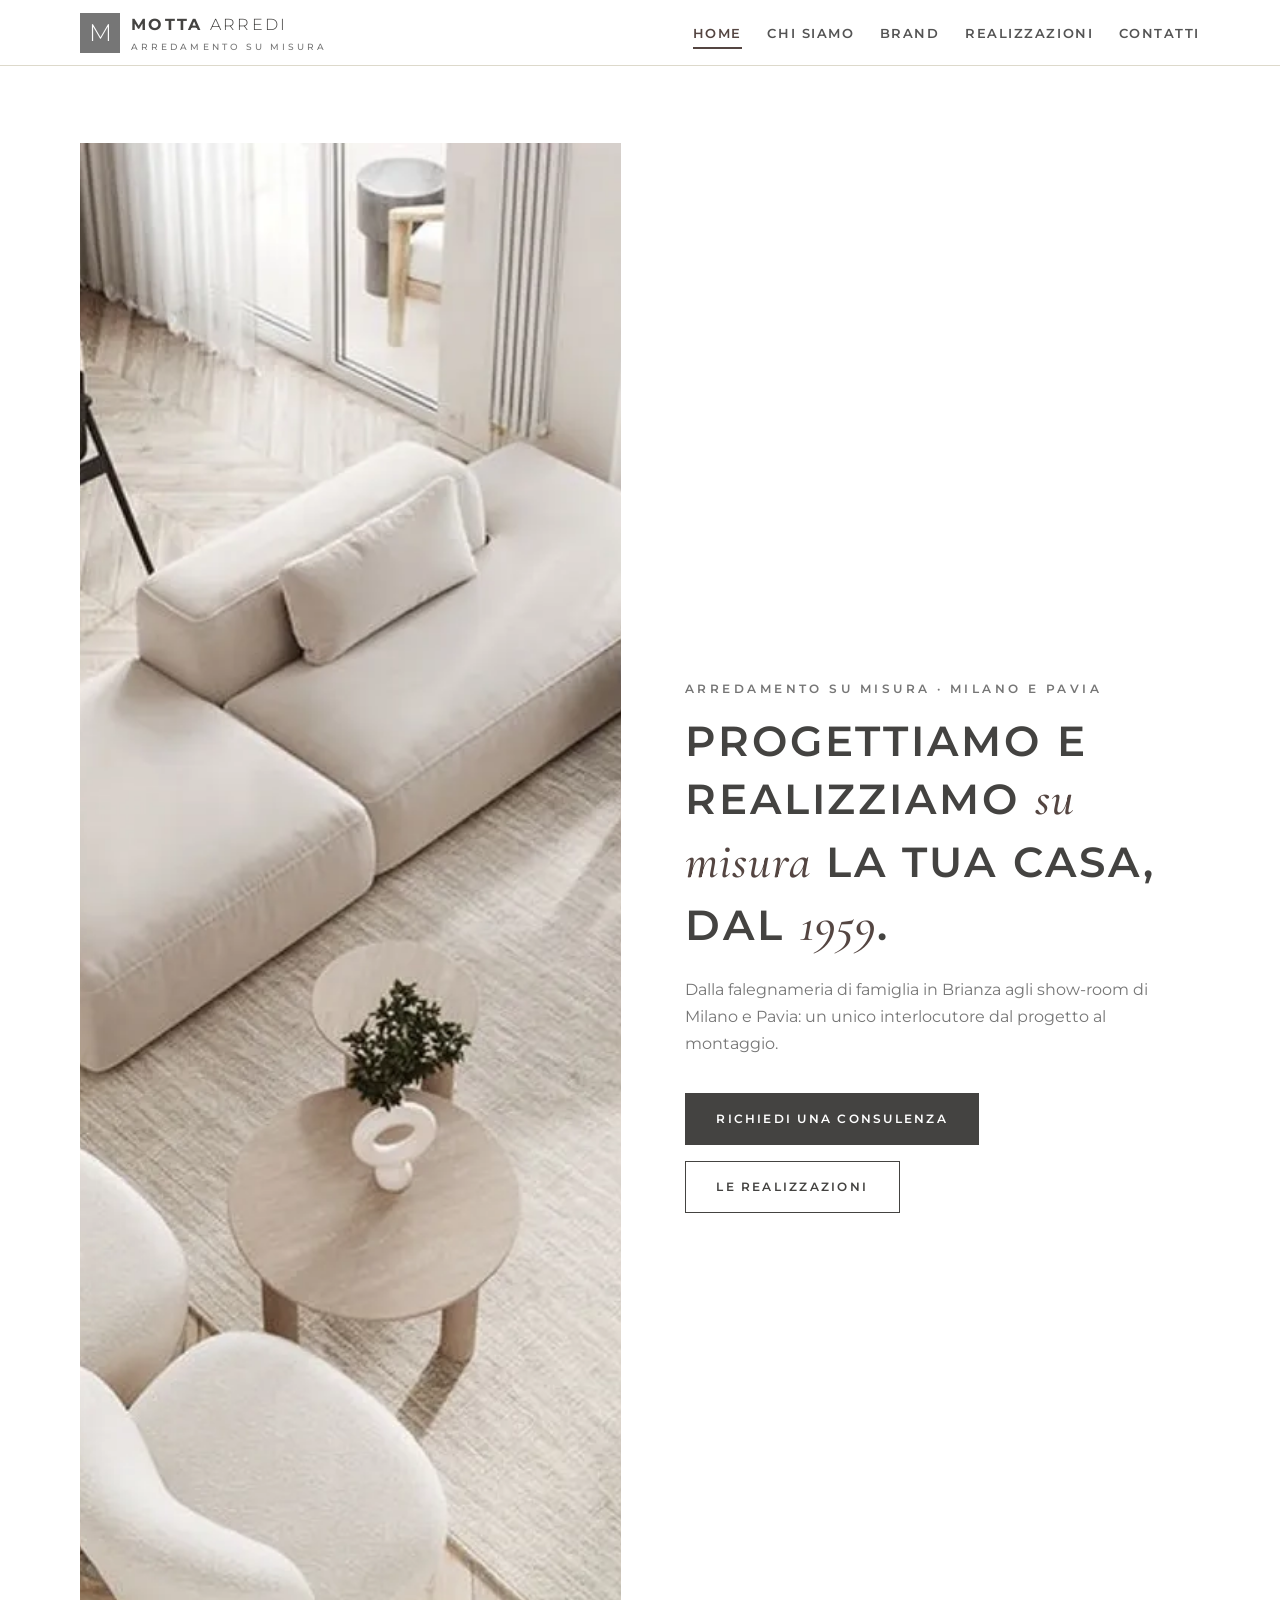
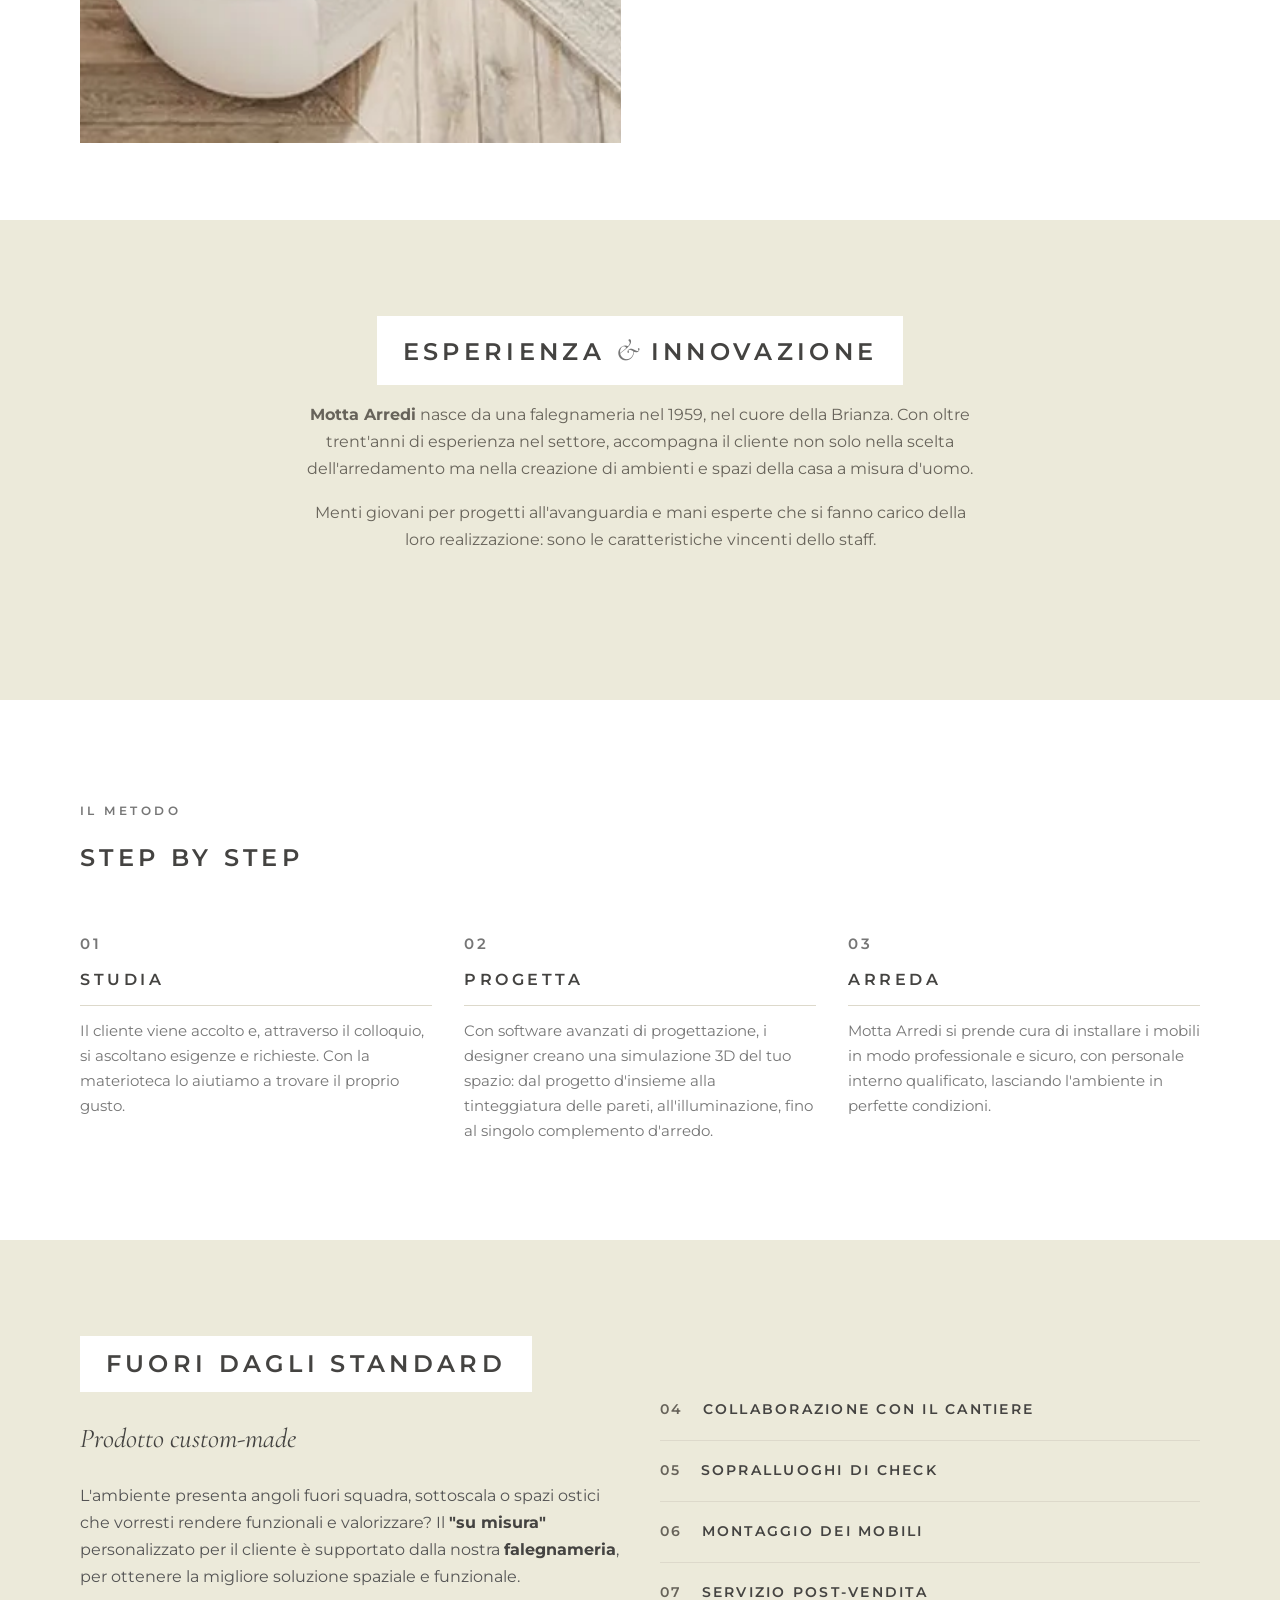
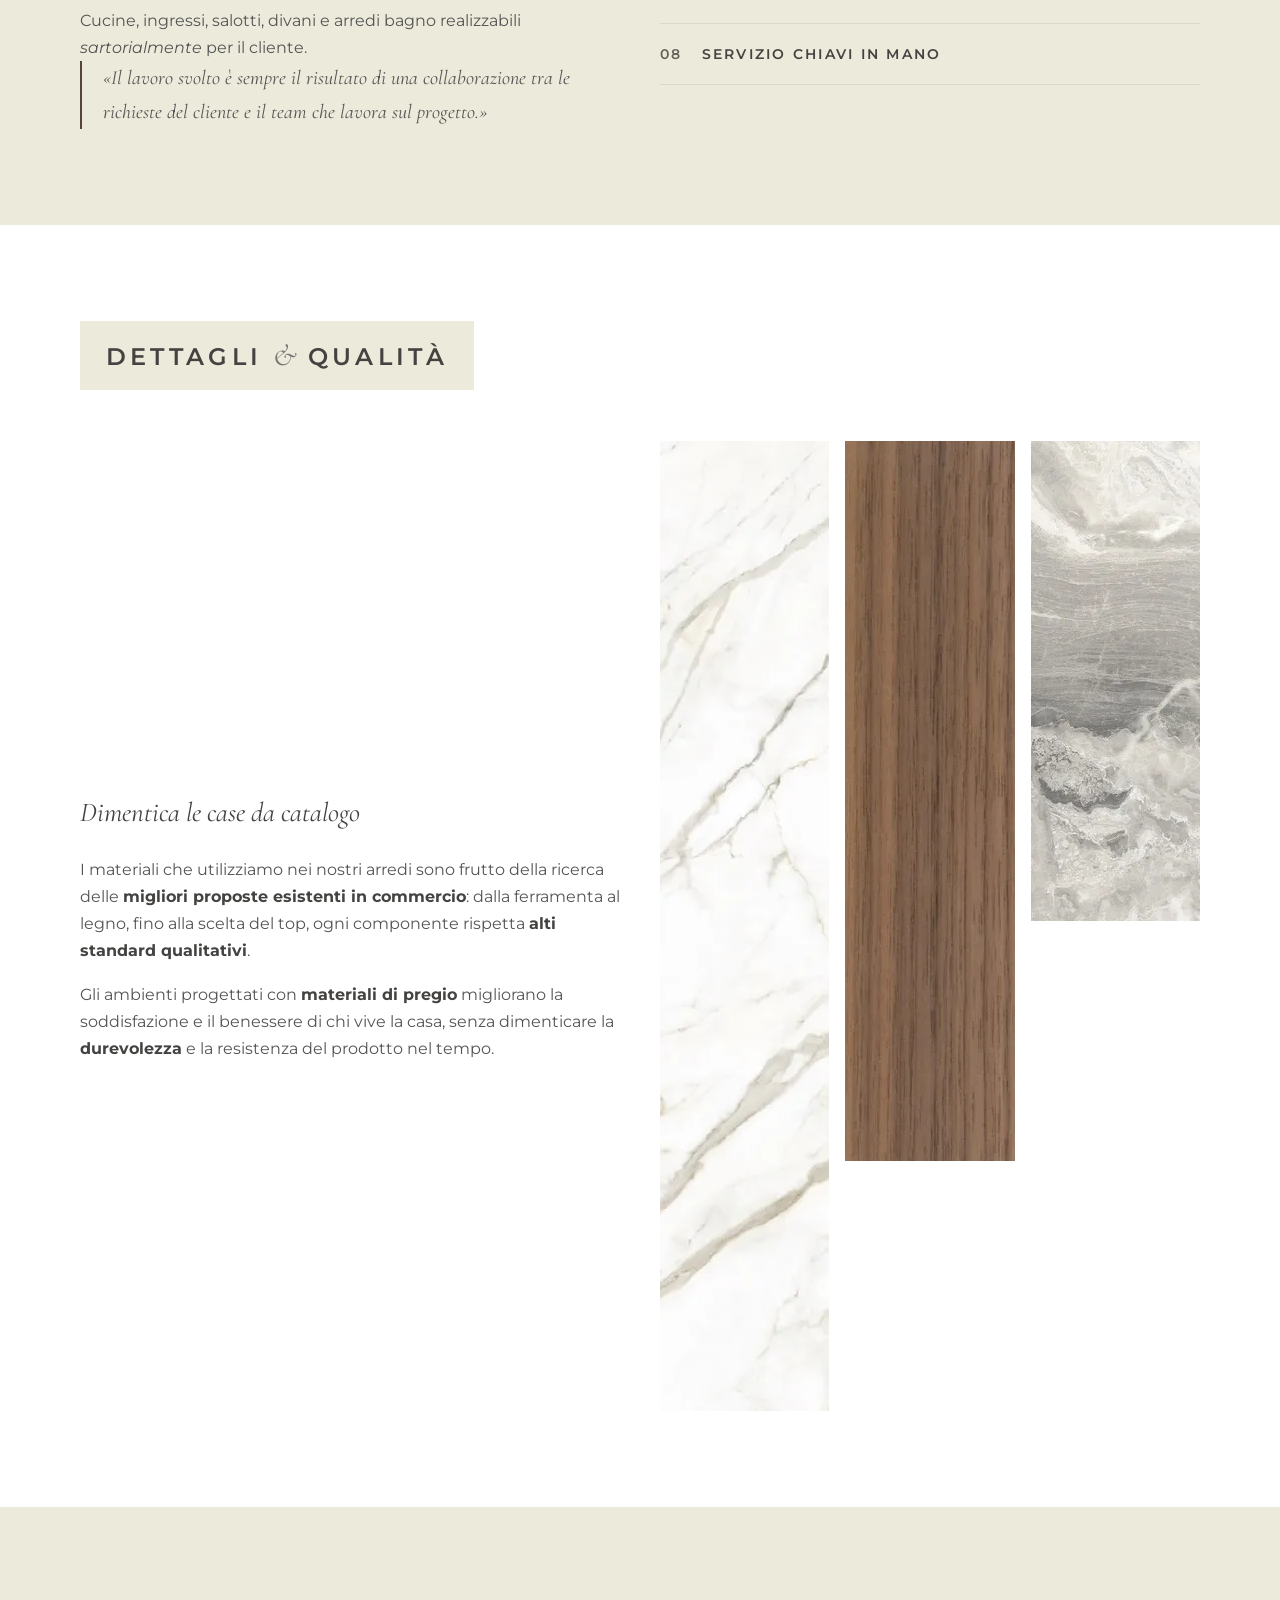
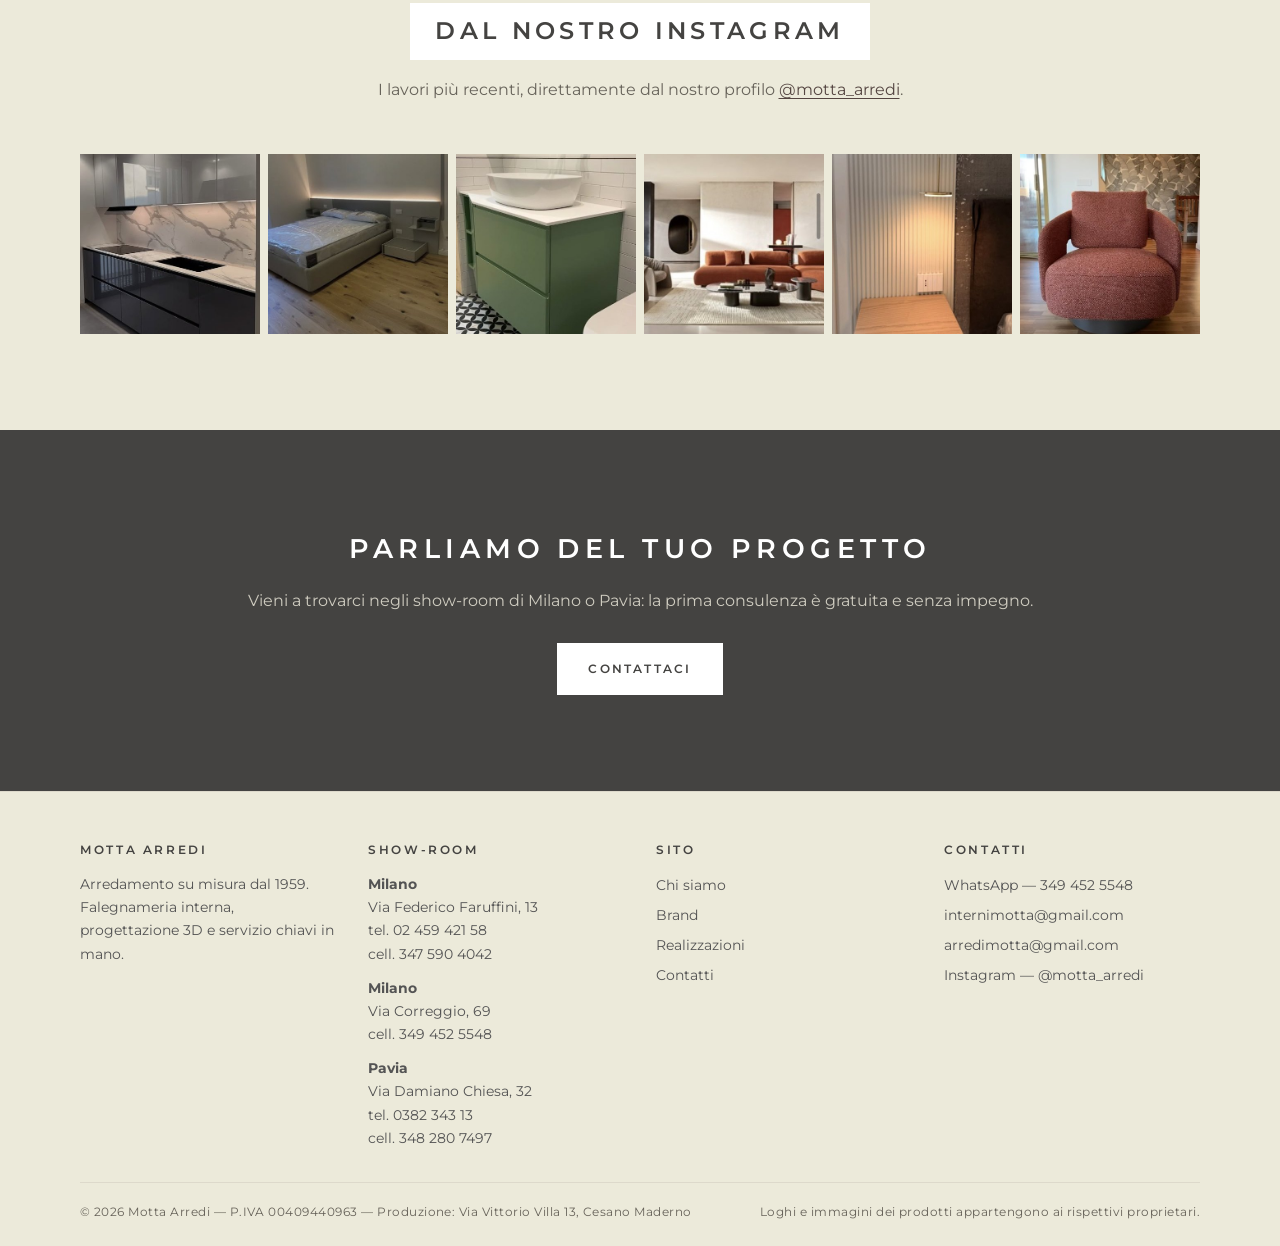
==== index.html @ 45a462d8 "Contrasto WCAG note legali footer Co-Authored-By: Claude Fable 5 <noreply@anthropic.com> Claude-Sess" ====
<!DOCTYPE html>
<html lang="it">
<head>
  <meta charset="utf-8">
  <meta name="viewport" content="width=device-width, initial-scale=1">
  <title>Motta Arredi — Arredamento su misura | Milano e Pavia</title>
  <meta name="description" content="Motta Arredi nasce da una falegnameria nel 1959 nel cuore della Brianza. Arredamento su misura, progettazione 3D e servizio chiavi in mano. Show-room a Milano e Pavia.">
  <link rel="canonical" href="https://www.mottaarredi.it/">
  <meta property="og:type" content="website">
  <meta property="og:title" content="Motta Arredi — Arredamento su misura">
  <meta property="og:description" content="Dal 1959, arredamento su misura con falegnameria interna. Show-room a Milano e Pavia, progettazione 3D e servizio chiavi in mano.">
  <meta property="og:url" content="https://www.mottaarredi.it/">
  <meta property="og:image" content="https://www.mottaarredi.it/img/hero-living.jpg">
  <meta property="og:locale" content="it_IT">
  <link rel="icon" type="image/svg+xml" href="img/favicon.svg">
  <link rel="preconnect" href="https://fonts.googleapis.com">
  <link rel="preconnect" href="https://fonts.gstatic.com" crossorigin>
  <link rel="preload" as="style" href="https://fonts.googleapis.com/css2?family=Montserrat:wght@300;400;500;600;700&family=Cormorant+Garamond:ital,wght@1,400;1,500&display=swap">
  <link href="https://fonts.googleapis.com/css2?family=Montserrat:wght@300;400;500;600;700&family=Cormorant+Garamond:ital,wght@1,400;1,500&display=swap" rel="stylesheet" media="print" onload="this.media='all'">
  <noscript><link href="https://fonts.googleapis.com/css2?family=Montserrat:wght@300;400;500;600;700&family=Cormorant+Garamond:ital,wght@1,400;1,500&display=swap" rel="stylesheet"></noscript>
  <link rel="stylesheet" href="css/style.css?v=734b1a0b">
  <script type="application/ld+json">
  [
    {
      "@context": "https://schema.org",
      "@type": "FurnitureStore",
      "name": "Motta Arredi — Show-room Milano",
      "url": "https://www.mottaarredi.it/",
      "image": "https://www.mottaarredi.it/img/hero-living.jpg",
      "telephone": "+39 02 45942158",
      "email": "internimotta@gmail.com",
      "foundingDate": "1959",
      "address": {
        "@type": "PostalAddress",
        "streetAddress": "Via Federico Faruffini, 13",
        "addressLocality": "Milano",
        "postalCode": "20149",
        "addressRegion": "MI",
        "addressCountry": "IT"
      },
      "sameAs": ["https://www.instagram.com/motta_arredi/"]
    },
    {
      "@context": "https://schema.org",
      "@type": "FurnitureStore",
      "name": "Motta Arredi — Show-room Milano Via Correggio",
      "url": "https://www.mottaarredi.it/",
      "telephone": "+39 349 4525548",
      "address": {
        "@type": "PostalAddress",
        "streetAddress": "Via Correggio, 69",
        "addressLocality": "Milano",
        "addressRegion": "MI",
        "addressCountry": "IT"
      },
      "sameAs": ["https://www.instagram.com/motta_arredi/"]
    },
    {
      "@context": "https://schema.org",
      "@type": "FurnitureStore",
      "name": "Motta Arredi — Show-room Pavia",
      "url": "https://www.mottaarredi.it/",
      "telephone": "+39 0382 34313",
      "email": "arredimotta@gmail.com",
      "address": {
        "@type": "PostalAddress",
        "streetAddress": "Via Damiano Chiesa, 32",
        "addressLocality": "Pavia",
        "addressRegion": "PV",
        "addressCountry": "IT"
      },
      "sameAs": ["https://www.instagram.com/motta_arredi/"]
    }
  ]
  </script>
</head>
<body>

<header class="site-header">
  <div class="container">
    <a class="logo" href="index.html">
      <span class="m-mark" aria-hidden="true">M</span>
      <span><span class="m-name">MOTTA <span class="light">ARREDI</span></span><span class="m-tag">Arredamento su misura</span></span>
    </a>
    <button class="nav-toggle" aria-label="Apri il menu" aria-expanded="false">☰</button>
    <nav class="main-nav" aria-label="Navigazione principale">
      <ul>
        <li><a href="index.html" aria-current="page">Home</a></li>
        <li><a href="chi-siamo.html">Chi siamo</a></li>
        <li><a href="brand.html">Brand</a></li>
        <li><a href="realizzazioni.html">Realizzazioni</a></li>
        <li><a href="contatti.html">Contatti</a></li>
      </ul>
    </nav>
  </div>
</header>

<main>

  <section class="hero">
    <div class="container">
      <div class="hero-photo">
        <picture>
          <source type="image/webp" srcset="img/hero-living-480.webp 480w, img/hero-living-800.webp 800w, img/hero-living-1200.webp 1200w" sizes="(max-width: 900px) 92vw, 48vw">
          <img src="img/hero-living.jpg" alt="Soggiorno arredato su misura in toni chiari" width="1200" height="1600" fetchpriority="high">
        </picture>
      </div>
      <div class="hero-brand">
        <span class="eyebrow">Arredamento su misura · Milano e Pavia</span>
        <h1 class="hero-title">Progettiamo e realizziamo <em>su misura</em> la tua casa, dal <em>1959</em>.</h1>
        <p class="hero-sub">Dalla falegnameria di famiglia in Brianza agli show-room di Milano e Pavia: un unico interlocutore dal progetto al montaggio.</p>
        <div class="btn-row">
          <a class="btn btn-primary" href="contatti.html">Richiedi una consulenza</a>
          <a class="btn btn-outline" href="realizzazioni.html">Le realizzazioni</a>
        </div>
      </div>
    </div>
  </section>

  <section class="section alt">
    <div class="container">
      <div class="section-head center">
        <h2 class="band-title title-caps">Esperienza <span class="amp">&amp;</span> Innovazione</h2>
        <p><strong>Motta Arredi</strong> nasce da una falegnameria nel 1959, nel cuore della Brianza. Con oltre trent'anni di esperienza nel settore, accompagna il cliente non solo nella scelta dell'arredamento ma nella creazione di ambienti e spazi della casa a misura d'uomo.</p>
        <p>Menti giovani per progetti all'avanguardia e mani esperte che si fanno carico della loro realizzazione: sono le caratteristiche vincenti dello staff.</p>
      </div>
    </div>
  </section>

  <section class="section">
    <div class="container">
      <div class="section-head">
        <span class="eyebrow">Il metodo</span>
        <h2 class="title-caps">Step by step</h2>
      </div>
      <div class="steps">
        <div class="step">
          <span class="num">01</span>
          <h3>Studia</h3>
          <p>Il cliente viene accolto e, attraverso il colloquio, si ascoltano esigenze e richieste. Con la materioteca lo aiutiamo a trovare il proprio gusto.</p>
        </div>
        <div class="step">
          <span class="num">02</span>
          <h3>Progetta</h3>
          <p>Con software avanzati di progettazione, i designer creano una simulazione 3D del tuo spazio: dal progetto d'insieme alla tinteggiatura delle pareti, all'illuminazione, fino al singolo complemento d'arredo.</p>
        </div>
        <div class="step">
          <span class="num">03</span>
          <h3>Arreda</h3>
          <p>Motta Arredi si prende cura di installare i mobili in modo professionale e sicuro, con personale interno qualificato, lasciando l'ambiente in perfette condizioni.</p>
        </div>
      </div>
    </div>
  </section>

  <section class="section alt">
    <div class="container grid-2">
      <div class="prose">
        <h2 class="band-title title-caps mb-m">Fuori dagli standard</h2>
        <p class="serif-lead">Prodotto custom-made</p>
        <p>L'ambiente presenta angoli fuori squadra, sottoscala o spazi ostici che vorresti rendere funzionali e valorizzare? Il <strong>"su misura"</strong> personalizzato per il cliente è supportato dalla nostra <strong>falegnameria</strong>, per ottenere la migliore soluzione spaziale e funzionale.</p>
        <p>Cucine, ingressi, salotti, divani e arredi bagno realizzabili <em>sartorialmente</em> per il cliente.</p>
        <blockquote>«Il lavoro svolto è sempre il risultato di una collaborazione tra le richieste del cliente e il team che lavora sul progetto.»</blockquote>
      </div>
      <div>
        <ul class="svc-list" aria-label="Servizio chiavi in mano">
          <li><span class="num">04</span><span class="label">Collaborazione con il cantiere</span></li>
          <li><span class="num">05</span><span class="label">Sopralluoghi di check</span></li>
          <li><span class="num">06</span><span class="label">Montaggio dei mobili</span></li>
          <li><span class="num">07</span><span class="label">Servizio post-vendita</span></li>
          <li><span class="num">08</span><span class="label">Servizio chiavi in mano</span></li>
        </ul>
      </div>
    </div>
  </section>

  <section class="section">
    <div class="container">
      <div class="section-head">
        <h2 class="band-title title-caps">Dettagli <span class="amp">&amp;</span> Qualità</h2>
      </div>
      <div class="grid-2">
        <div class="prose">
          <p class="serif-lead">Dimentica le case da catalogo</p>
          <p>I materiali che utilizziamo nei nostri arredi sono frutto della ricerca delle <strong>migliori proposte esistenti in commercio</strong>: dalla ferramenta al legno, fino alla scelta del top, ogni componente rispetta <strong>alti standard qualitativi</strong>.</p>
          <p>Gli ambienti progettati con <strong>materiali di pregio</strong> migliorano la soddisfazione e il benessere di chi vive la casa, senza dimenticare la <strong>durevolezza</strong> e la resistenza del prodotto nel tempo.</p>
        </div>
        <div class="materials">
          <img src="img/mat-marmo-480.webp" alt="Marmo calacatta" width="480" height="970" loading="lazy">
          <img src="img/mat-legno-480.webp" alt="Essenza di noce" width="480" height="720" loading="lazy">
          <img src="img/mat-pietra-480.webp" alt="Pietra naturale grigia" width="480" height="480" loading="lazy">
        </div>
      </div>
    </div>
  </section>

  <section class="section alt">
    <div class="container">
      <div class="section-head center">
        <h2 class="band-title title-caps">Dal nostro Instagram</h2>
        <p>I lavori più recenti, direttamente dal nostro profilo <a href="https://www.instagram.com/motta_arredi/" target="_blank" rel="noopener">@motta_arredi</a>.</p>
      </div>
      <div class="ig-strip">
        <a href="https://www.instagram.com/motta_arredi/" target="_blank" rel="noopener"><img src="img/ig-cucina-marmo.jpg" alt="Cucina con marmo calacatta" loading="lazy"></a>
        <a href="https://www.instagram.com/motta_arredi/" target="_blank" rel="noopener"><img src="img/ig-camera.jpg" alt="Camera con boiserie" loading="lazy"></a>
        <a href="https://www.instagram.com/motta_arredi/" target="_blank" rel="noopener"><img src="img/ig-bagno-verde.jpg" alt="Mobile bagno verde salvia" loading="lazy"></a>
        <a href="https://www.instagram.com/motta_arredi/" target="_blank" rel="noopener"><img src="img/ig-living.jpg" alt="Living con divano terracotta" loading="lazy"></a>
        <a href="https://www.instagram.com/motta_arredi/" target="_blank" rel="noopener"><img src="img/ig-boiserie.jpg" alt="Boiserie laccata RAL" loading="lazy"></a>
        <a href="https://www.instagram.com/motta_arredi/" target="_blank" rel="noopener"><img src="img/ig-poltrona.jpg" alt="Poltrona terracotta" loading="lazy"></a>
      </div>
    </div>
  </section>

  <section class="section cta-band">
    <div class="container">
      <h2>Parliamo del tuo progetto</h2>
      <p>Vieni a trovarci negli show-room di Milano o Pavia: la prima consulenza è gratuita e senza impegno.</p>
      <a class="btn btn-light" href="contatti.html">Contattaci</a>
    </div>
  </section>

</main>

<footer class="site-footer">
  <div class="container">
    <div class="cols">
      <div>
        <h3>Motta Arredi</h3>
        <p>Arredamento su misura dal 1959.<br>Falegnameria interna, progettazione 3D e servizio chiavi in mano.</p>
      </div>
      <div>
        <h3>Show-room</h3>
        <p><strong>Milano</strong><br>Via Federico Faruffini, 13<br>tel. <a href="tel:+390245942158">02 459 421 58</a><br>cell. <a href="tel:+393475904042">347 590 4042</a></p>
        <p class="mt-s"><strong>Milano</strong><br>Via Correggio, 69<br>cell. <a href="tel:+393494525548">349 452 5548</a></p>
        <p class="mt-s"><strong>Pavia</strong><br>Via Damiano Chiesa, 32<br>tel. <a href="tel:+39038234313">0382 343 13</a><br>cell. <a href="tel:+393482807497">348 280 7497</a></p>
      </div>
      <div>
        <h3>Sito</h3>
        <ul>
          <li><a href="chi-siamo.html">Chi siamo</a></li>
          <li><a href="brand.html">Brand</a></li>
          <li><a href="realizzazioni.html">Realizzazioni</a></li>
          <li><a href="contatti.html">Contatti</a></li>
        </ul>
      </div>
      <div>
        <h3>Contatti</h3>
        <ul>
          <li><a href="https://wa.me/393494525548" target="_blank" rel="noopener">WhatsApp — 349 452 5548</a></li>
          <li><a href="mailto:internimotta@gmail.com">internimotta@gmail.com</a></li>
          <li><a href="mailto:arredimotta@gmail.com">arredimotta@gmail.com</a></li>
          <li><a href="https://www.instagram.com/motta_arredi/" target="_blank" rel="noopener">Instagram — @motta_arredi</a></li>
        </ul>
      </div>
    </div>
    <div class="legal">
      <span>© 2026 Motta Arredi — P.IVA 00409440963 — Produzione: Via Vittorio Villa 13, Cesano Maderno</span>
      <span>Loghi e immagini dei prodotti appartengono ai rispettivi proprietari.</span>
    </div>
  </div>
</footer>

<script src="js/main.js"></script>
</body>
</html>
---- css/style.css ----
/* ==========================================================================
   Motta Arredi — stile principale
   Brand ripreso dal profilo aziendale Canva: bianco + crema #eceada,
   grigi #545454/#767676, accento marrone #544541, titoli maiuscoli spaziati.
   ========================================================================== */

:root {
  --cream: #eceada;
  --paper: #ffffff;
  --line: #ddd9cb;
  --ink: #545454;
  --charcoal: #444341;
  --muted: #767676;
  --muted-dark: #67635a; /* contrasto >= 4.5:1 sul crema, per testi secondari su sfondo .alt */
  --accent: #544541;
  --radius: 0;
  --shadow: 0 10px 30px rgba(68, 67, 65, 0.08);
  --font-sans: "Montserrat", -apple-system, "Segoe UI", Helvetica, Arial, sans-serif;
  --font-serif: "Cormorant Garamond", Georgia, "Times New Roman", serif;
}

* { margin: 0; padding: 0; box-sizing: border-box; }

html { scroll-behavior: smooth; }

body {
  font-family: var(--font-sans);
  color: var(--ink);
  background: var(--paper);
  line-height: 1.7;
  font-size: 1rem;
  -webkit-font-smoothing: antialiased;
}

img, svg { max-width: 100%; display: block; }

a { color: var(--accent); text-decoration: none; }
a:hover { color: var(--charcoal); }

.container {
  width: min(1120px, 92%);
  margin-inline: auto;
}

/* ------------------------------------------------ Titoli in stile brand */

h1, h2, h3 { font-weight: 600; color: var(--charcoal); }

.title-caps {
  text-transform: uppercase;
  letter-spacing: 0.18em;
  font-weight: 600;
}

.amp {
  font-family: var(--font-serif);
  font-style: italic;
  font-weight: 400;
  color: var(--muted);
  font-size: 1.3em;
  text-transform: none;
  letter-spacing: 0;
}

.eyebrow {
  display: inline-block;
  font-size: 0.72rem;
  font-weight: 600;
  letter-spacing: 0.3em;
  text-transform: uppercase;
  color: var(--muted);
  margin-bottom: 1rem;
}

/* ------------------------------------------------ Header / navigazione */

.site-header {
  position: sticky;
  top: 0;
  z-index: 50;
  background: rgba(255, 255, 255, 0.95);
  backdrop-filter: blur(8px);
  border-bottom: 1px solid var(--line);
}

.site-header .container {
  display: flex;
  align-items: center;
  justify-content: space-between;
  gap: 1rem;
  padding-block: 0.7rem;
}

.logo { display: flex; align-items: center; gap: 0.7rem; }

.logo .m-mark {
  width: 40px;
  height: 40px;
  background: var(--muted);
  color: #fff;
  display: grid;
  place-content: center;
  font-weight: 300;
  font-size: 1.5rem;
  line-height: 1;
}

.logo .m-name {
  color: var(--charcoal);
  font-size: 1.02rem;
  font-weight: 700;
  letter-spacing: 0.14em;
}

.logo .m-name .light { font-weight: 300; }

.logo .m-tag {
  display: block;
  font-size: 0.56rem;
  font-weight: 500;
  letter-spacing: 0.34em;
  color: var(--muted);
  text-transform: uppercase;
}

.main-nav ul {
  display: flex;
  gap: 1.6rem;
  list-style: none;
}

.main-nav a {
  color: var(--ink);
  font-size: 0.8rem;
  font-weight: 600;
  letter-spacing: 0.12em;
  text-transform: uppercase;
  padding-block: 0.4rem;
  border-bottom: 2px solid transparent;
}

.main-nav a:hover,
.main-nav a[aria-current="page"] {
  color: var(--accent);
  border-bottom-color: var(--accent);
}

.nav-toggle {
  display: none;
  background: none;
  border: 1px solid var(--line);
  padding: 0.45rem 0.6rem;
  cursor: pointer;
  color: var(--charcoal);
  font-size: 1rem;
}

/* ------------------------------------------------ Hero */

.hero { background: var(--paper); }

.hero .container {
  display: grid;
  grid-template-columns: 1.05fr 1fr;
  gap: clamp(2rem, 5vw, 4rem);
  align-items: center;
  padding-block: clamp(2.5rem, 6vw, 5rem);
}

.hero-photo img {
  width: 100%;
  aspect-ratio: 4 / 5;
  object-fit: cover;
}

.hero-brand { text-align: left; }

.hero-title {
  font-size: clamp(1.7rem, 3.4vw, 2.6rem);
  font-weight: 600;
  text-transform: uppercase;
  letter-spacing: 0.07em;
  color: var(--charcoal);
  line-height: 1.28;
  margin-bottom: 1.2rem;
}

.hero-title em {
  font-family: var(--font-serif);
  font-style: italic;
  font-weight: 500;
  color: var(--accent);
  text-transform: lowercase;
  letter-spacing: 0.02em;
  font-size: 1.18em;
}

.hero-sub {
  color: var(--muted);
  font-size: 1rem;
  margin-bottom: 2.2rem;
  max-width: 44ch;
}

/* ------------------------------------------------ Bottoni */

.btn {
  display: inline-block;
  padding: 0.9rem 1.9rem;
  font-weight: 600;
  font-size: 0.78rem;
  letter-spacing: 0.18em;
  text-transform: uppercase;
  border: 1px solid transparent;
  cursor: pointer;
  transition: background 0.2s ease, color 0.2s ease, border-color 0.2s ease;
}

.btn-primary { background: var(--charcoal); color: #fff; }
.btn-primary:hover { background: var(--accent); color: #fff; }

.btn-outline { border-color: var(--charcoal); color: var(--charcoal); background: transparent; }
.btn-outline:hover { border-color: var(--accent); color: var(--accent); }

.btn-light { background: #fff; color: var(--charcoal); }
.btn-light:hover { background: var(--cream); color: var(--charcoal); }

.btn-row { display: flex; gap: 1rem; flex-wrap: wrap; }

.cta-band .btn-row, .center .btn-row { justify-content: center; }

/* ------------------------------------------------ Sezioni */

.section { padding-block: clamp(3.5rem, 8vw, 6rem); }
.section.alt { background: var(--cream); }

.band-title {
  background: var(--cream);
  display: inline-block;
  padding: 0.5rem 1.6rem;
  font-size: clamp(1.05rem, 2.4vw, 1.5rem);
}

.section.alt .band-title { background: var(--paper); }

.section-head { max-width: 680px; margin-bottom: clamp(2rem, 5vw, 3.2rem); }
.section-head p { color: var(--muted); margin-top: 1rem; }
.section-head.center { margin-inline: auto; text-align: center; }

.section.alt .section-head p,
.section.alt .step p,
.section.alt .sede .tag { color: var(--muted-dark); }

.section-head p a, .prose p a {
  text-decoration: underline;
  text-underline-offset: 3px;
}

/* ------------------------------------------------ Griglie */

.grid-3 {
  display: grid;
  grid-template-columns: repeat(3, 1fr);
  gap: 1.6rem;
}

.grid-2 {
  display: grid;
  grid-template-columns: repeat(2, 1fr);
  gap: 2.5rem;
  align-items: center;
}

.card {
  background: var(--paper);
  border: 1px solid var(--line);
  overflow: hidden;
}

.card .card-body { padding: 1.4rem 1.5rem 1.6rem; }

.card h3 {
  font-size: 0.9rem;
  text-transform: uppercase;
  letter-spacing: 0.14em;
  margin-bottom: 0.6rem;
}

.card p { font-size: 0.92rem; color: var(--muted); }

.card .thumb { aspect-ratio: 4 / 3; background: var(--cream); }
.card .thumb img { width: 100%; height: 100%; object-fit: cover; }

/* ------------------------------------------------ Step by step */

.steps {
  display: grid;
  grid-template-columns: repeat(3, 1fr);
  gap: 2rem;
}

.step .num {
  font-size: 0.95rem;
  font-weight: 600;
  letter-spacing: 0.2em;
  color: var(--muted);
}

.step h3 {
  font-size: 1rem;
  text-transform: uppercase;
  letter-spacing: 0.22em;
  margin: 0.6rem 0 0.8rem;
  padding-bottom: 0.7rem;
  border-bottom: 1px solid var(--line);
}

.step p { font-size: 0.92rem; color: var(--muted); }

/* Elenco servizi numerati (04-07) */

.svc-list { list-style: none; display: grid; gap: 0; }

.svc-list li {
  display: flex;
  align-items: baseline;
  gap: 1.2rem;
  padding: 1.1rem 0;
  border-bottom: 1px solid var(--line);
}

.svc-list .num { font-weight: 600; letter-spacing: 0.15em; color: var(--muted-dark); font-size: 0.9rem; }

.svc-list .label {
  text-transform: uppercase;
  letter-spacing: 0.16em;
  font-weight: 600;
  font-size: 0.88rem;
  color: var(--charcoal);
}

blockquote {
  font-family: var(--font-serif);
  font-style: italic;
  font-size: 1.25rem;
  color: var(--ink);
  border-left: 2px solid var(--accent);
  padding-left: 1.3rem;
}

/* ------------------------------------------------ Brand grid */

.brand-grid {
  display: grid;
  grid-template-columns: repeat(4, minmax(0, 1fr));
  gap: 1.2rem;
}

.brand-tile {
  background: var(--cream);
  aspect-ratio: 8 / 5;
  display: flex;
  flex-direction: column;
  align-items: center;
  justify-content: center;
  gap: 0.5rem;
  color: var(--muted);
  text-align: center;
  padding: 1rem;
}

.brand-tile strong {
  font-size: 0.88rem;
  text-transform: uppercase;
  letter-spacing: 0.2em;
  color: var(--charcoal);
  font-weight: 600;
  border-bottom: 1px solid var(--sandline, #cfc9b8);
  padding-bottom: 0.45rem;
}

.brand-tile small {
  font-size: 0.62rem;
  letter-spacing: 0.14em;
  text-transform: uppercase;
  color: var(--muted-dark);
}

/* ------------------------------------------------ Galleria */

.gallery {
  display: grid;
  grid-template-columns: repeat(3, 1fr);
  gap: 1.2rem;
}

.gallery figure {
  position: relative;
  background: var(--cream);
  overflow: hidden;
  margin: 0;
}

.gallery .ph { aspect-ratio: 3 / 4; overflow: hidden; height: 100%; }

.gallery .ph img {
  width: 100%;
  height: 100%;
  object-fit: cover;
  transition: transform 0.35s ease;
}

.gallery figure:hover .ph img { transform: scale(1.045); }

.gallery figcaption {
  position: absolute;
  inset: auto 0 0 0;
  padding: 2.4rem 1rem 0.85rem;
  background: linear-gradient(transparent, rgba(35, 33, 30, 0.72));
  color: #fff;
  font-size: 0.8rem;
  letter-spacing: 0.07em;
}

.gallery .featured { grid-column: span 2; grid-row: span 2; }
.gallery .featured .ph { aspect-ratio: auto; }

/* Striscia "dal nostro Instagram" */

.ig-strip {
  display: grid;
  grid-template-columns: repeat(6, 1fr);
  gap: 0.5rem;
}

.ig-strip a { display: block; overflow: hidden; position: relative; }

.ig-strip a::after {
  content: "@motta_arredi";
  position: absolute;
  inset: 0;
  display: grid;
  place-content: center;
  background: rgba(35, 33, 30, 0.55);
  color: #fff;
  font-size: 0.68rem;
  font-weight: 600;
  letter-spacing: 0.16em;
  text-transform: uppercase;
  opacity: 0;
  transition: opacity 0.25s ease;
}

.ig-strip a:hover::after { opacity: 1; }

.ig-strip img {
  width: 100%;
  aspect-ratio: 1 / 1;
  object-fit: cover;
  transition: transform 0.25s ease;
}

.ig-strip a:hover img { transform: scale(1.05); }


/* Striscia materiali */

.materials {
  display: grid;
  grid-template-columns: repeat(3, 1fr);
  gap: 1rem;
}

.materials img { width: 100%; aspect-ratio: 3 / 4; object-fit: cover; }

.serif-lead {
  font-family: var(--font-serif);
  font-style: italic;
  font-size: clamp(1.3rem, 2.6vw, 1.7rem);
  color: var(--charcoal);
  margin-bottom: 1.2rem;
}

/* ------------------------------------------------ Banda CTA */

.cta-band {
  background: var(--charcoal);
  color: var(--cream);
  text-align: center;
}

.cta-band h2 {
  color: #fff;
  font-size: clamp(1.2rem, 2.6vw, 1.7rem);
  text-transform: uppercase;
  letter-spacing: 0.2em;
  margin-bottom: 0.9rem;
}

.cta-band p { color: #cfccc0; margin-bottom: 1.8rem; }

/* ------------------------------------------------ Prose (chi siamo) */

.prose p + p { margin-top: 1rem; }
.prose strong { color: var(--charcoal); }

/* ------------------------------------------------ Sedi / contatti */

.sedi-grid {
  display: grid;
  grid-template-columns: repeat(auto-fit, minmax(230px, 1fr));
  gap: 1.6rem;
}

.sede {
  background: var(--paper);
  border: 1px solid var(--line);
  padding: 1.6rem 1.7rem;
}

.sede h3 {
  font-size: 0.85rem;
  text-transform: uppercase;
  letter-spacing: 0.2em;
  margin-bottom: 0.9rem;
  padding-bottom: 0.7rem;
  border-bottom: 1px solid var(--line);
}

.sede p { font-size: 0.92rem; margin-bottom: 0.3rem; }
.sede .tag { font-size: 0.68rem; letter-spacing: 0.2em; text-transform: uppercase; color: var(--muted); }

.map-wrap { border: 1px solid var(--line); overflow: hidden; }
.map-wrap iframe { display: block; width: 100%; height: 320px; border: 0; }

/* ------------------------------------------------ Form */

.form {
  background: var(--paper);
  border: 1px solid var(--line);
  padding: 2rem;
  display: grid;
  gap: 1.1rem;
}

.section.alt .form { box-shadow: var(--shadow); }

.form label {
  display: grid;
  gap: 0.35rem;
  font-size: 0.75rem;
  font-weight: 600;
  letter-spacing: 0.1em;
  text-transform: uppercase;
  color: var(--charcoal);
}

.form input, .form textarea {
  font: inherit;
  font-family: var(--font-sans);
  padding: 0.75rem 0.9rem;
  border: 1px solid var(--line);
  border-radius: 0;
  background: #fff;
  color: var(--ink);
}

.form input:focus, .form textarea:focus {
  outline: 2px solid var(--accent);
  outline-offset: 1px;
  border-color: var(--accent);
}

.form .privacy {
  font-size: 0.78rem;
  color: var(--muted);
  font-weight: 400;
  letter-spacing: 0;
  text-transform: none;
  display: flex;
  gap: 0.5rem;
  align-items: flex-start;
}
.form .privacy input { width: auto; margin-top: 0.2rem; }

.form-note { font-size: 0.85rem; color: var(--muted); }

/* ------------------------------------------------ Footer */

.site-footer {
  background: var(--cream);
  color: var(--ink);
  padding-block: 3rem 1.5rem;
  font-size: 0.9rem;
  border-top: 1px solid var(--line);
}

.site-footer .cols {
  display: grid;
  grid-template-columns: repeat(4, 1fr);
  gap: 2rem;
  padding-bottom: 2rem;
  border-bottom: 1px solid var(--line);
}

.site-footer h3 {
  font-size: 0.75rem;
  text-transform: uppercase;
  letter-spacing: 0.22em;
  color: var(--charcoal);
  margin-bottom: 0.8rem;
}

.site-footer ul { list-style: none; display: grid; gap: 0.35rem; }
.site-footer a { color: var(--ink); }
.site-footer a:hover { color: var(--accent); }
.site-footer p { font-size: 0.85rem; }

.site-footer .legal {
  padding-top: 1.2rem;
  font-size: 0.75rem;
  letter-spacing: 0.04em;
  color: var(--muted-dark);
  display: flex;
  justify-content: space-between;
  gap: 1rem;
  flex-wrap: wrap;
}

/* ------------------------------------------------ Utility */

.mt-s { margin-top: 0.7rem; }
.mt-m { margin-top: 1.2rem; }
.mb-m { margin-bottom: 1.5rem; }
.mb-l { margin-bottom: 2.5rem; }
.align-start { align-items: start; }
.stack { display: grid; gap: 1.2rem; }

.svc-note {
  margin-top: 1.2rem;
  font-size: 0.85rem;
  letter-spacing: 0.14em;
  text-transform: uppercase;
  color: var(--muted);
}

/* ------------------------------------------------ Pagina 404 */

.page-404 {
  min-height: 55vh;
  display: grid;
  place-content: center;
  text-align: center;
  gap: 1rem;
}

.page-404 h1 { font-size: 4rem; font-weight: 300; color: var(--muted); }

/* ------------------------------------------------ Responsive */

@media (max-width: 900px) {
  .grid-3, .gallery, .steps, .materials { grid-template-columns: repeat(2, 1fr); }
  .ig-strip { grid-template-columns: repeat(3, 1fr); }
  .brand-grid { grid-template-columns: repeat(3, minmax(0, 1fr)); }
  .grid-2 { grid-template-columns: 1fr; gap: 2rem; }
  .hero .container { grid-template-columns: 1fr; }
  .hero-photo img { aspect-ratio: 16 / 10; }
  .site-footer .cols { grid-template-columns: 1fr 1fr; }
}

@media (max-width: 640px) {
  .nav-toggle { display: block; }

  .main-nav {
    display: none;
    position: absolute;
    top: 100%;
    left: 0;
    right: 0;
    background: var(--paper);
    border-bottom: 1px solid var(--line);
    box-shadow: var(--shadow);
  }

  .main-nav.open { display: block; }

  .main-nav ul { flex-direction: column; gap: 0; padding: 0.5rem 0; }
  .main-nav a { display: block; padding: 0.8rem 1.5rem; border-bottom: none; }

  .grid-3, .steps { grid-template-columns: 1fr; }
  .gallery { grid-template-columns: repeat(2, 1fr); }
  .materials, .ig-strip { grid-template-columns: repeat(3, 1fr); }
  .brand-grid { grid-template-columns: repeat(2, minmax(0, 1fr)); }
  .site-footer .cols { grid-template-columns: 1fr; }
}

/* NOTA: dopo ogni modifica a questo file aggiornare l'hash ?v= nei <link> delle pagine
   (python: hashlib.md5 dei byte del file, primi 8 caratteri) per invalidare le cache. */
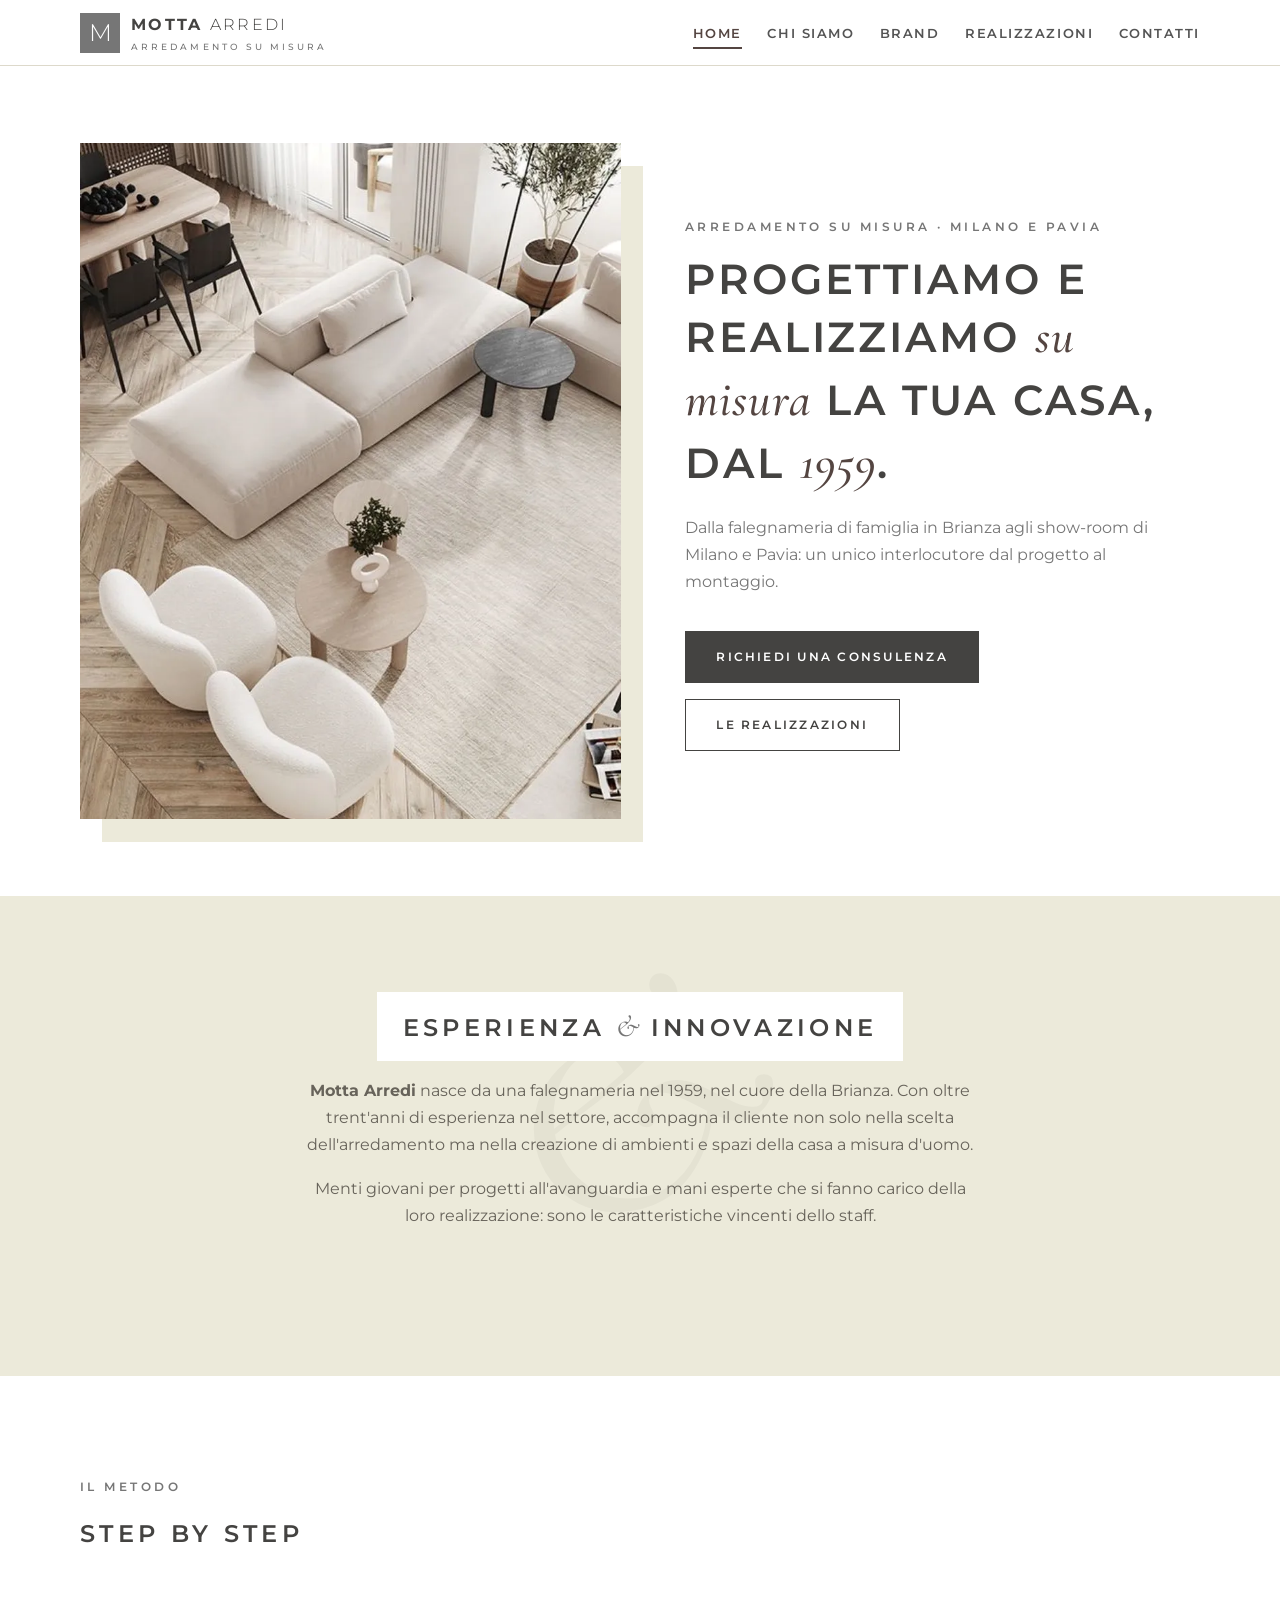
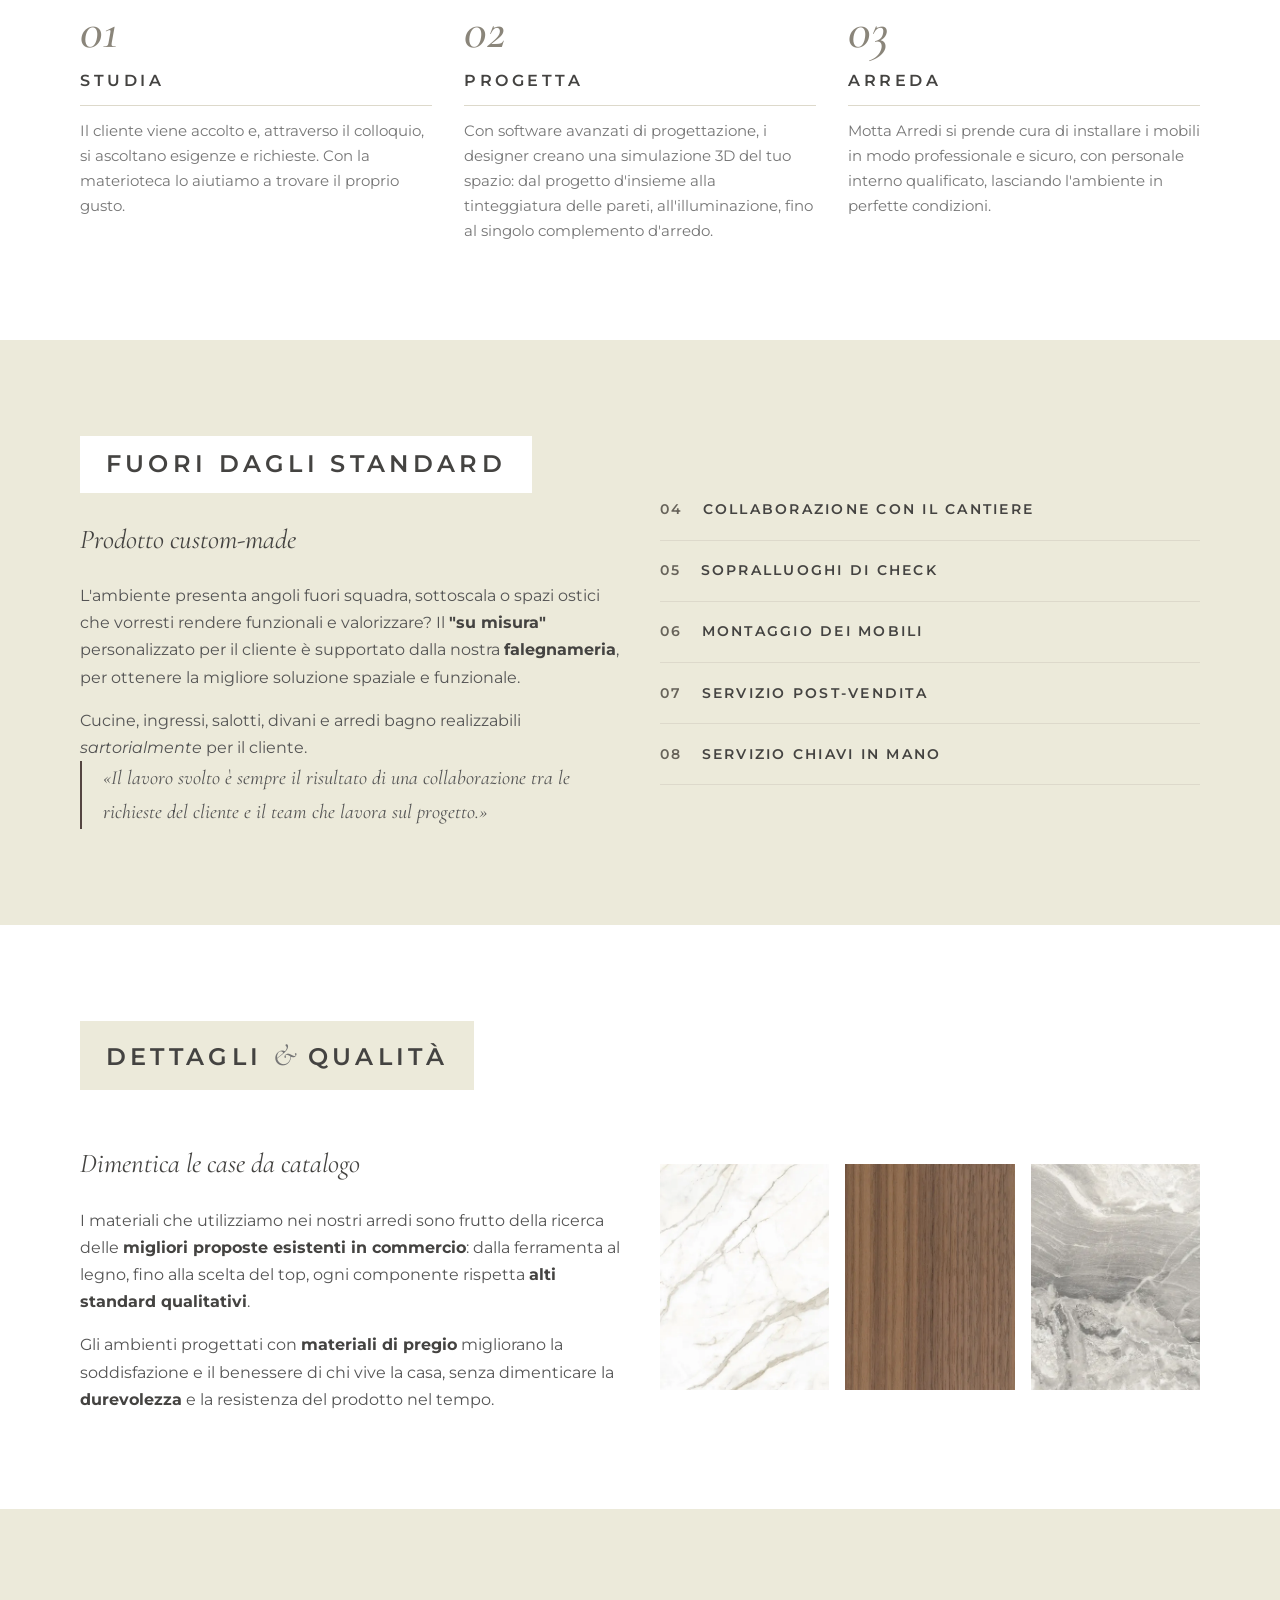
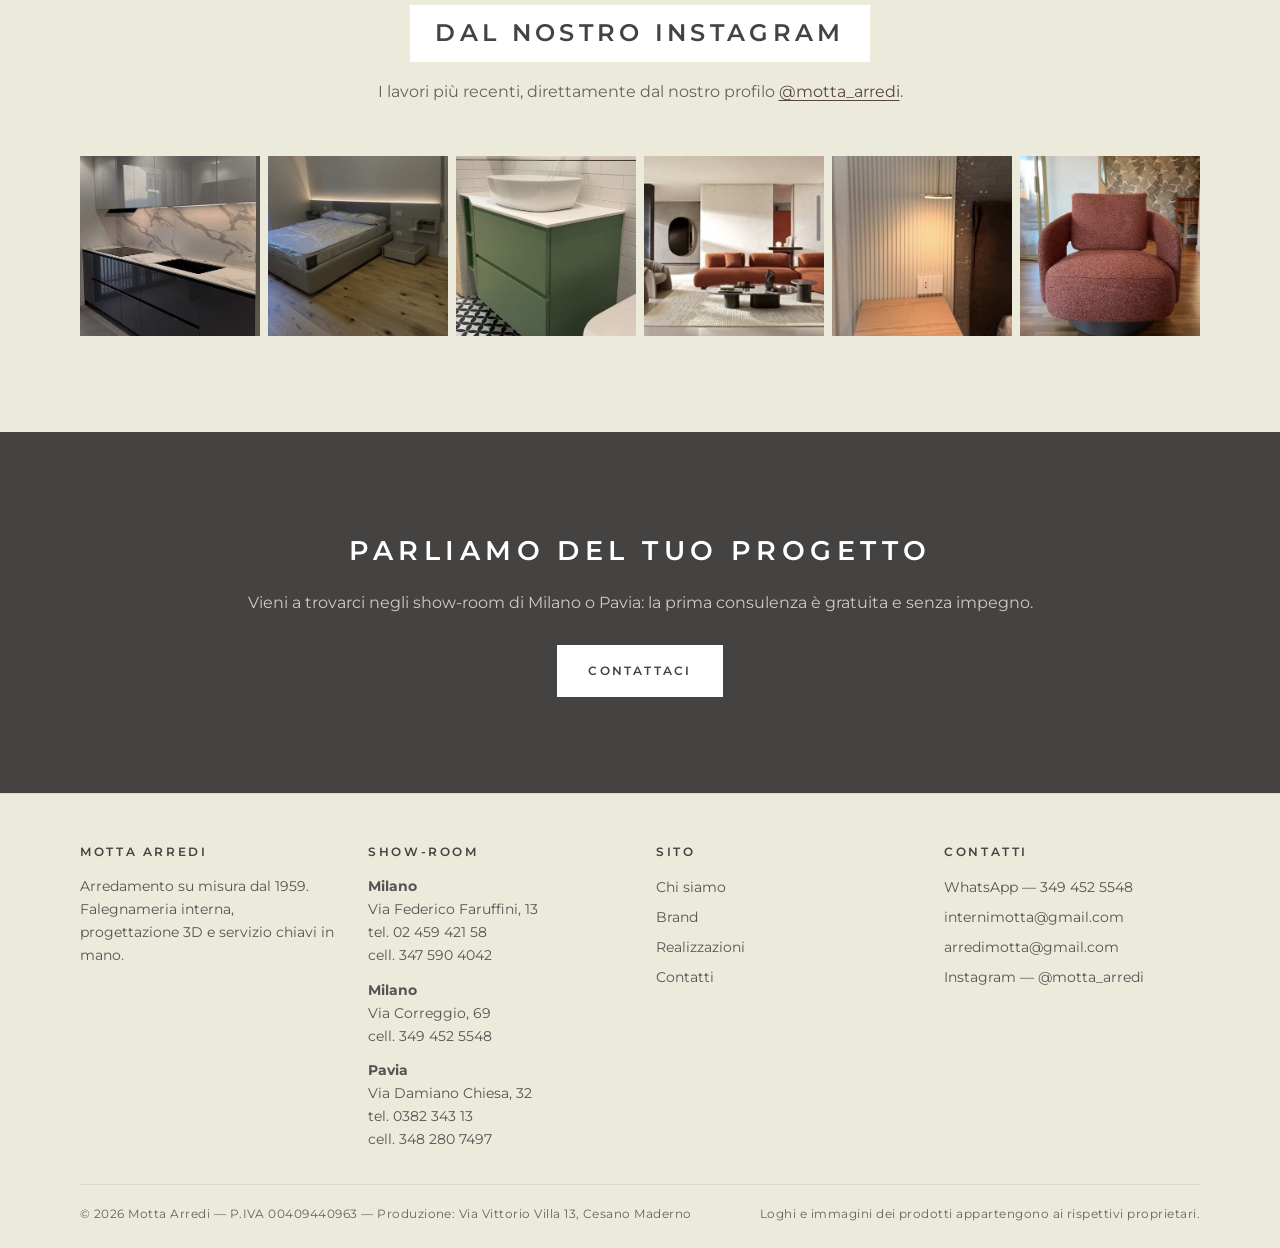
==== commit a555f011: "UI pass con skill design: hero con cornice editoriale, numerali display Cormorant, filigrana &, reve" ====
--- a/index.html
+++ b/index.html
@@ -18,7 +18,7 @@
   <link rel="preload" as="style" href="https://fonts.googleapis.com/css2?family=Montserrat:wght@300;400;500;600;700&family=Cormorant+Garamond:ital,wght@1,400;1,500&display=swap">
   <link href="https://fonts.googleapis.com/css2?family=Montserrat:wght@300;400;500;600;700&family=Cormorant+Garamond:ital,wght@1,400;1,500&display=swap" rel="stylesheet" media="print" onload="this.media='all'">
   <noscript><link href="https://fonts.googleapis.com/css2?family=Montserrat:wght@300;400;500;600;700&family=Cormorant+Garamond:ital,wght@1,400;1,500&display=swap" rel="stylesheet"></noscript>
-  <link rel="stylesheet" href="css/style.css?v=734b1a0b">
+  <link rel="stylesheet" href="css/style.css?v=e5fc52bd">
   <script type="application/ld+json">
   [
     {
@@ -120,6 +120,7 @@
   <section class="section alt">
     <div class="container">
       <div class="section-head center">
+        <span class="amp-bg" aria-hidden="true">&amp;</span>
         <h2 class="band-title title-caps">Esperienza <span class="amp">&amp;</span> Innovazione</h2>
         <p><strong>Motta Arredi</strong> nasce da una falegnameria nel 1959, nel cuore della Brianza. Con oltre trent'anni di esperienza nel settore, accompagna il cliente non solo nella scelta dell'arredamento ma nella creazione di ambienti e spazi della casa a misura d'uomo.</p>
         <p>Menti giovani per progetti all'avanguardia e mani esperte che si fanno carico della loro realizzazione: sono le caratteristiche vincenti dello staff.</p>
@@ -260,6 +261,6 @@
   </div>
 </footer>
 
-<script src="js/main.js"></script>
+<script src="js/main.js?v=19a0e053"></script>
 </body>
 </html>
--- a/css/style.css
+++ b/css/style.css
@@ -81,6 +81,14 @@
   background: rgba(255, 255, 255, 0.95);
   backdrop-filter: blur(8px);
   border-bottom: 1px solid var(--line);
+  transition: box-shadow 0.25s ease;
+}
+
+.site-header.scrolled { box-shadow: 0 6px 24px rgba(68, 67, 65, 0.09); }
+
+:focus-visible {
+  outline: 2px solid var(--accent);
+  outline-offset: 2px;
 }
 
 .site-header .container {
@@ -167,8 +175,19 @@
   padding-block: clamp(2.5rem, 6vw, 5rem);
 }
 
+.hero-photo { position: relative; z-index: 0; }
+
+.hero-photo::before {
+  content: "";
+  position: absolute;
+  inset: 1.4rem -1.4rem -1.4rem 1.4rem;
+  background: var(--cream);
+  z-index: -1;
+}
+
 .hero-photo img {
   width: 100%;
+  height: auto;
   aspect-ratio: 4 / 5;
   object-fit: cover;
 }
@@ -245,7 +264,25 @@
 
 .section-head { max-width: 680px; margin-bottom: clamp(2rem, 5vw, 3.2rem); }
 .section-head p { color: var(--muted); margin-top: 1rem; }
-.section-head.center { margin-inline: auto; text-align: center; }
+.section-head.center { margin-inline: auto; text-align: center; position: relative; }
+
+.section-head.center .amp-bg {
+  position: absolute;
+  top: 50%;
+  left: 50%;
+  transform: translate(-50%, -54%);
+  font-family: var(--font-serif);
+  font-style: italic;
+  font-size: clamp(14rem, 30vw, 22rem);
+  line-height: 1;
+  color: var(--charcoal);
+  opacity: 0.045;
+  pointer-events: none;
+  user-select: none;
+  z-index: 0;
+}
+
+.section-head.center > * { position: relative; z-index: 1; }
 
 .section.alt .section-head p,
 .section.alt .step p,
@@ -300,10 +337,13 @@
 }
 
 .step .num {
-  font-size: 0.95rem;
-  font-weight: 600;
-  letter-spacing: 0.2em;
-  color: var(--muted);
+  font-family: var(--font-serif);
+  font-style: italic;
+  font-size: 3.2rem;
+  font-weight: 500;
+  line-height: 1;
+  color: #8a857a; /* 3.6:1 su bianco — ok WCAG testo grande */
+  display: block;
 }
 
 .step h3 {
@@ -471,7 +511,7 @@
   gap: 1rem;
 }
 
-.materials img { width: 100%; aspect-ratio: 3 / 4; object-fit: cover; }
+.materials img { width: 100%; height: auto; aspect-ratio: 3 / 4; object-fit: cover; }
 
 .serif-lead {
   font-family: var(--font-serif);
@@ -627,6 +667,20 @@
   flex-wrap: wrap;
 }
 
+/* ------------------------------------------------ Reveal allo scroll */
+
+html.js .reveal {
+  opacity: 0;
+  transform: translateY(16px);
+  transition: opacity 0.6s ease, transform 0.6s ease;
+}
+
+html.js .reveal.in-view { opacity: 1; transform: none; }
+
+@media (prefers-reduced-motion: reduce) {
+  html.js .reveal { opacity: 1; transform: none; transition: none; }
+}
+
 /* ------------------------------------------------ Utility */
 
 .mt-s { margin-top: 0.7rem; }
@@ -664,7 +718,7 @@
   .brand-grid { grid-template-columns: repeat(3, minmax(0, 1fr)); }
   .grid-2 { grid-template-columns: 1fr; gap: 2rem; }
   .hero .container { grid-template-columns: 1fr; }
-  .hero-photo img { aspect-ratio: 16 / 10; }
+  .hero-photo img { aspect-ratio: 4 / 3; }
   .site-footer .cols { grid-template-columns: 1fr 1fr; }
 }
 
@@ -689,6 +743,9 @@
 
   .grid-3, .steps { grid-template-columns: 1fr; }
   .gallery { grid-template-columns: repeat(2, 1fr); }
+  .btn-row .btn { width: 100%; text-align: center; }
+  .step .num { font-size: 2.6rem; }
+  .hero-photo::before { display: none; }
   .materials, .ig-strip { grid-template-columns: repeat(3, 1fr); }
   .brand-grid { grid-template-columns: repeat(2, minmax(0, 1fr)); }
   .site-footer .cols { grid-template-columns: 1fr; }
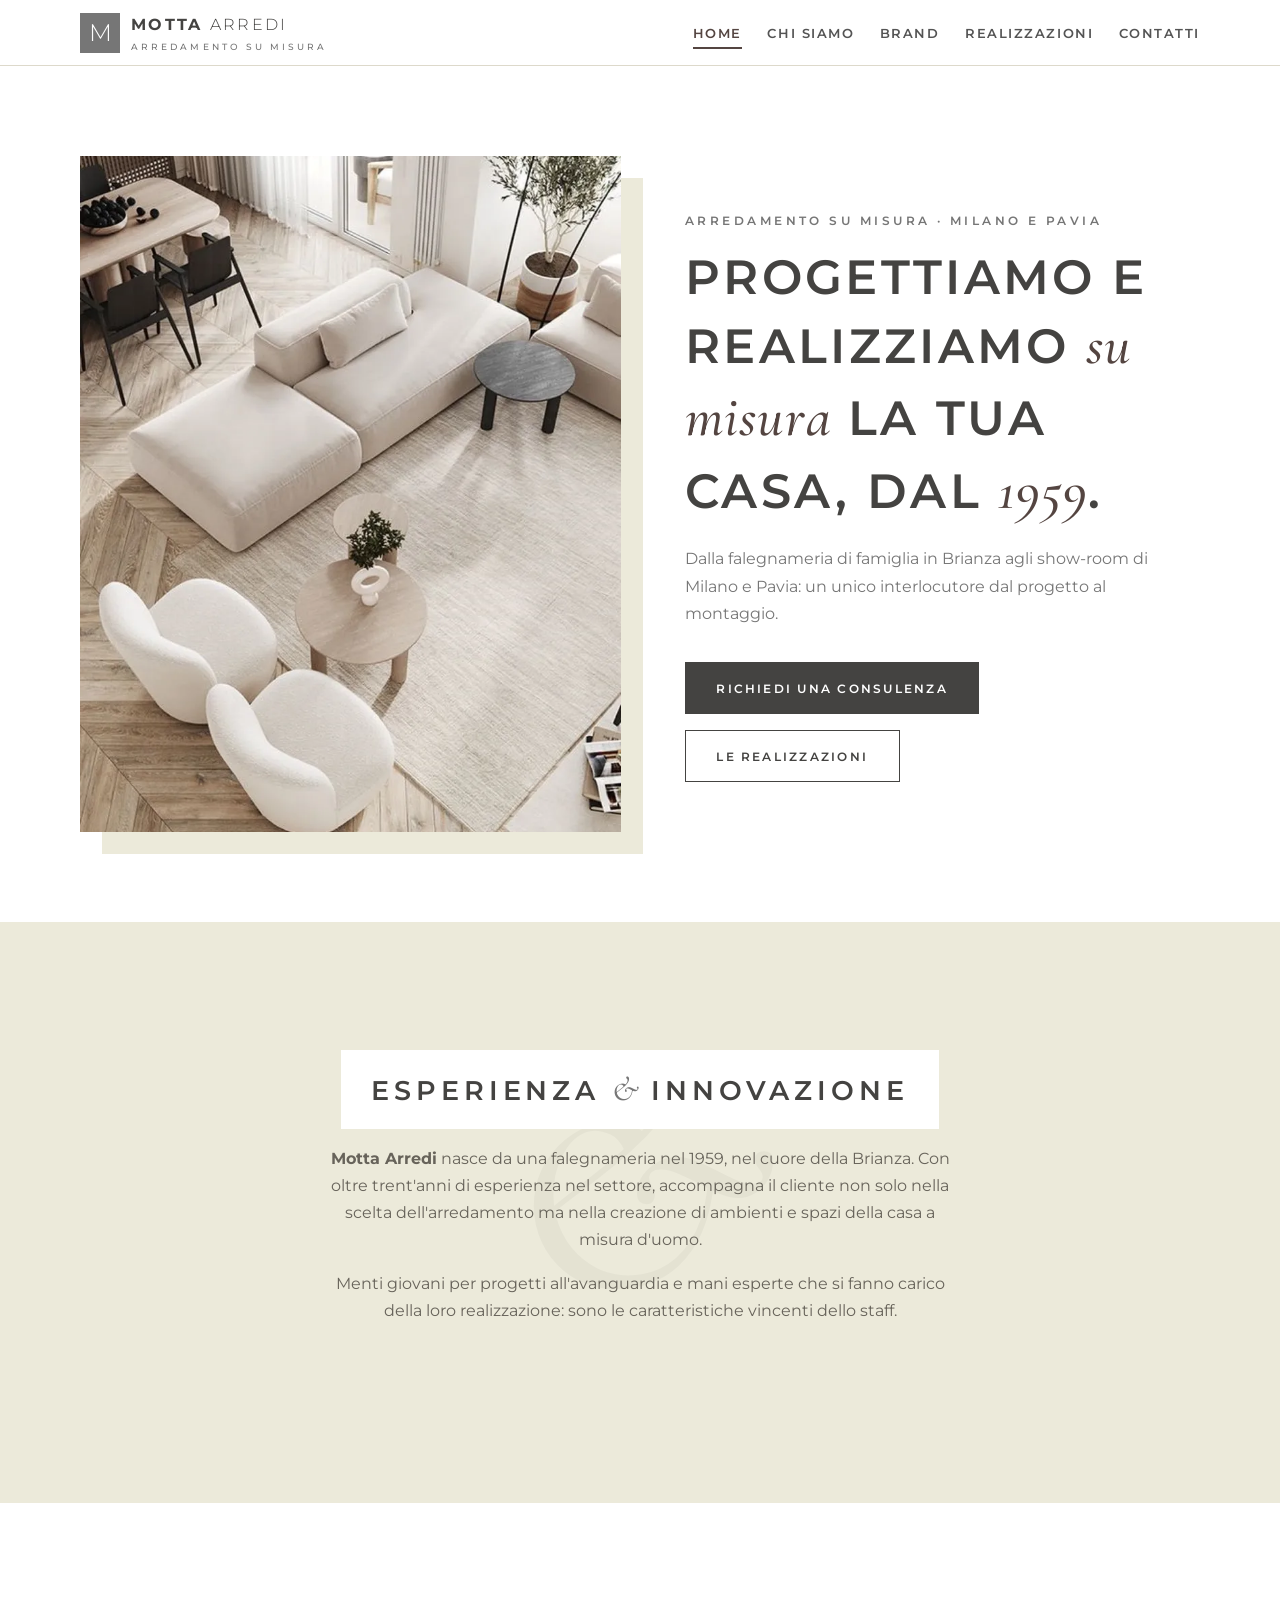
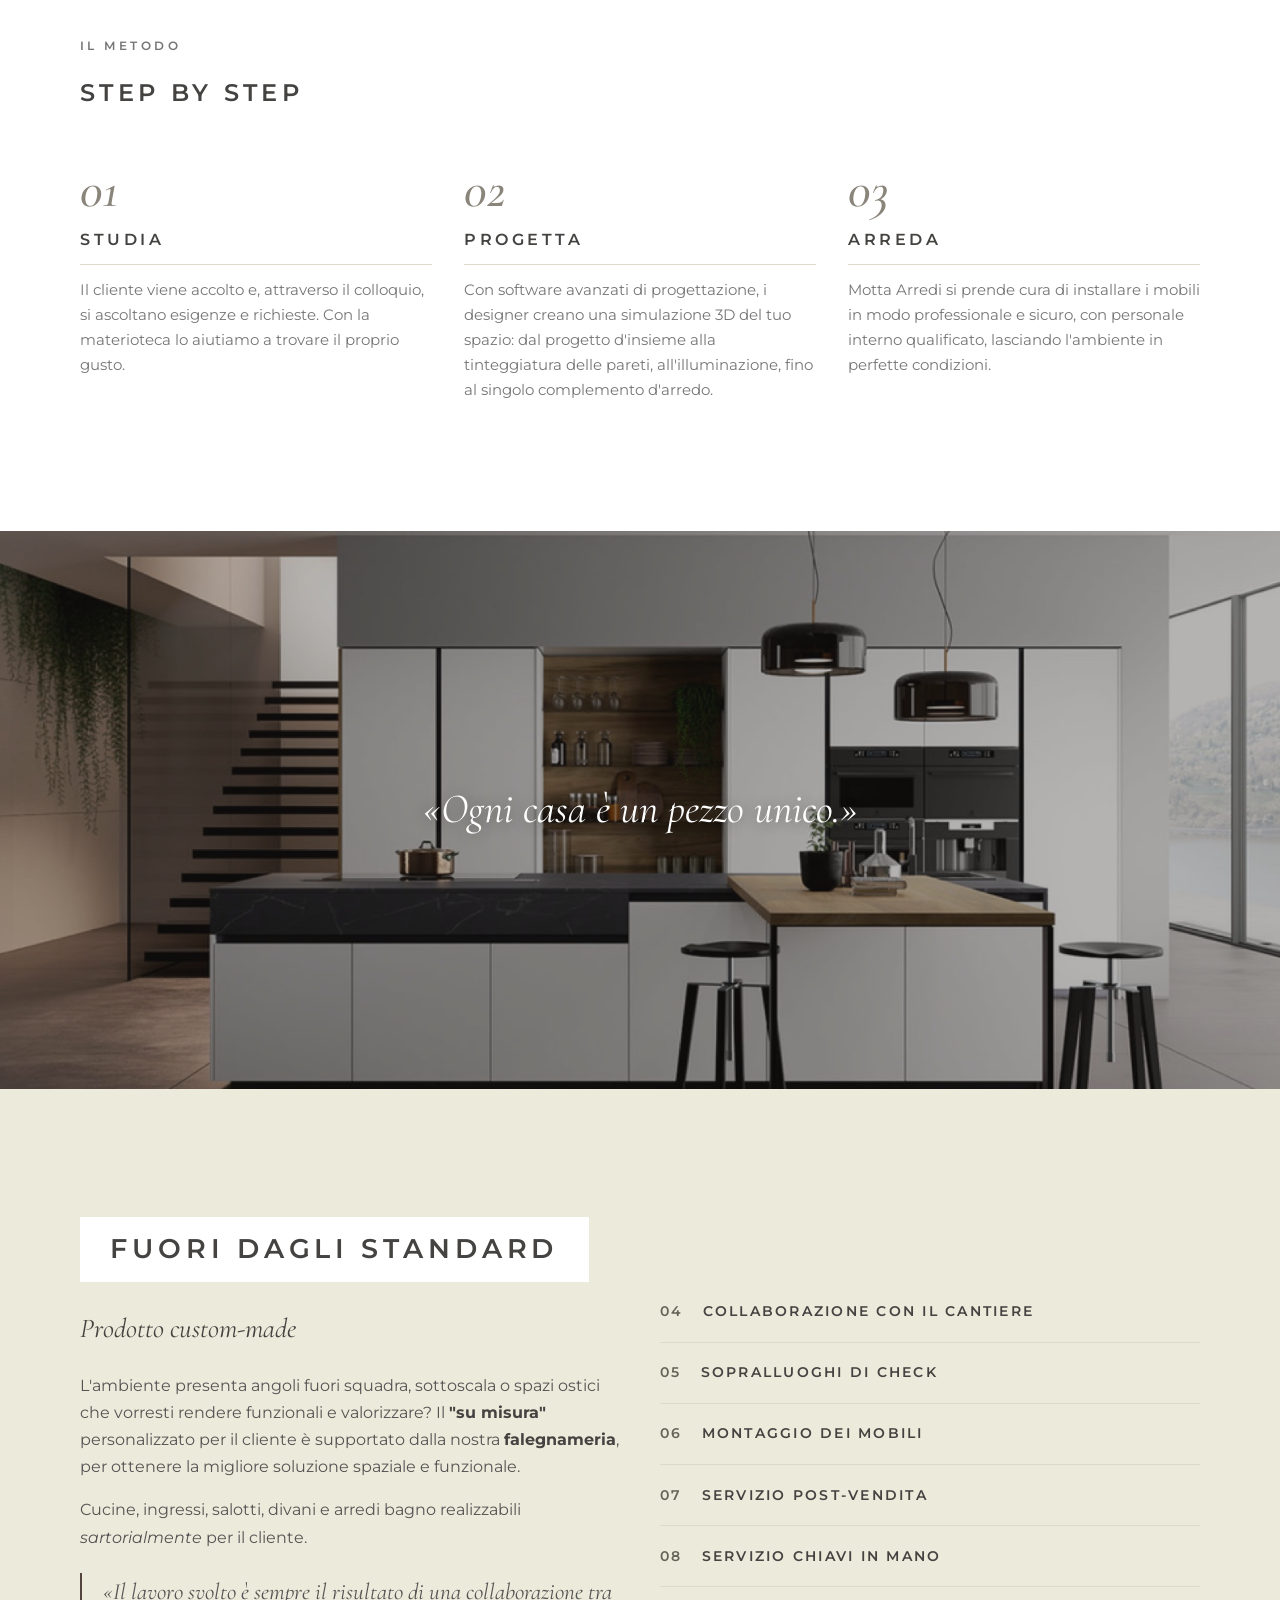
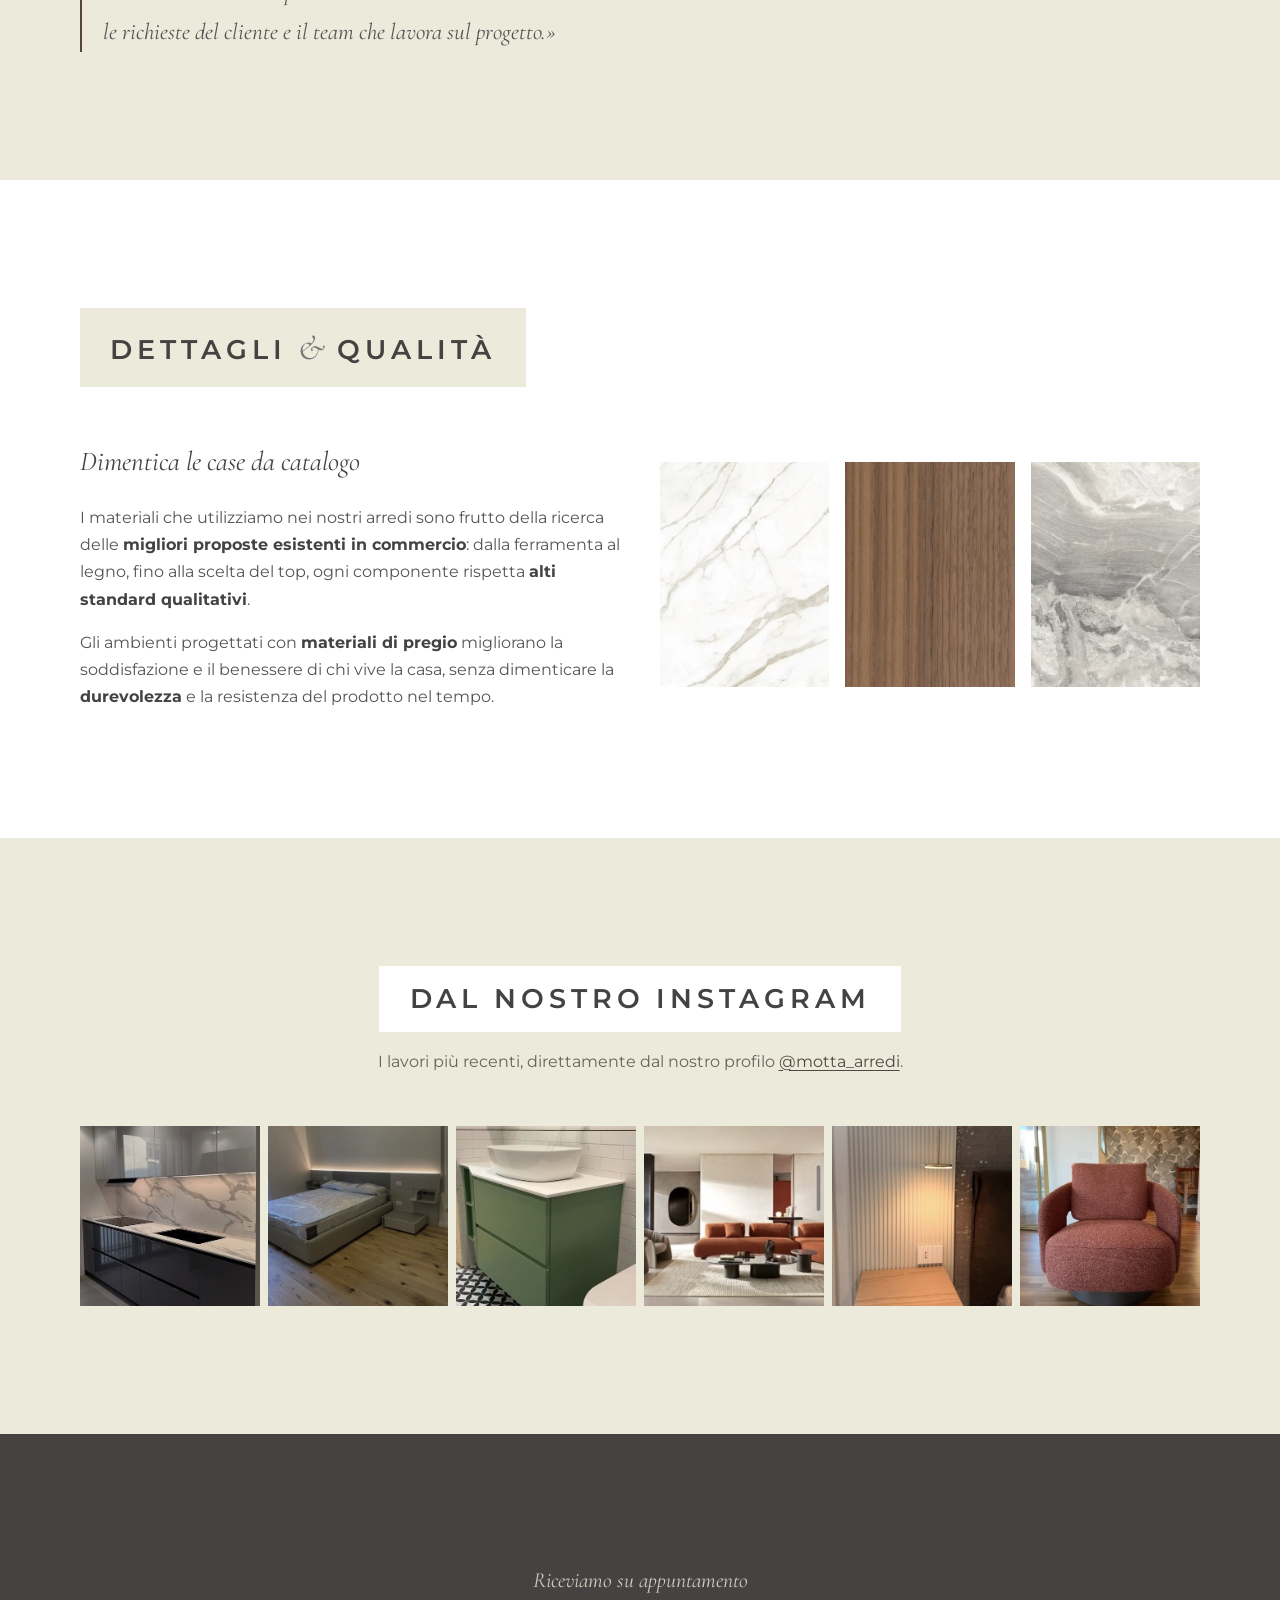
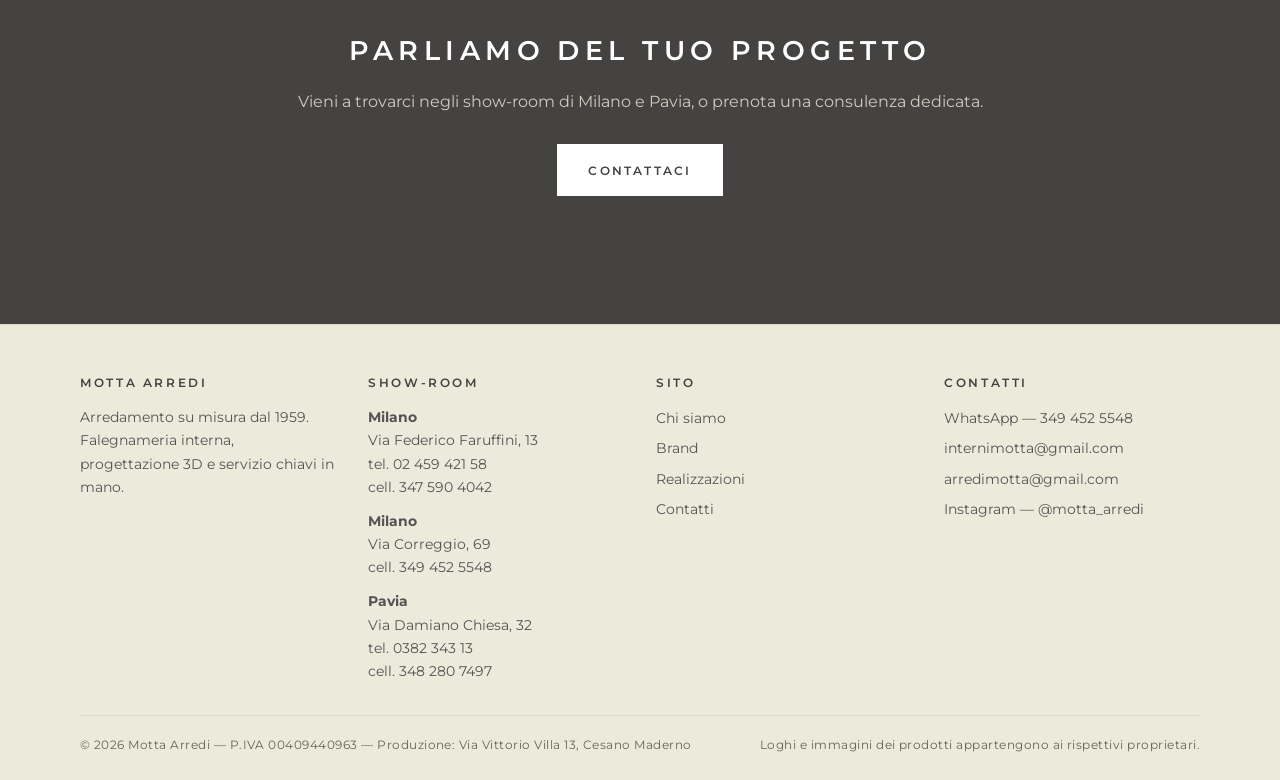
==== commit 4610eeec: "Raffinamento luxury: lessico su appuntamento (via gratuita/preventivo), pausa editoriale full-bleed," ====
--- a/index.html
+++ b/index.html
@@ -18,7 +18,7 @@
   <link rel="preload" as="style" href="https://fonts.googleapis.com/css2?family=Montserrat:wght@300;400;500;600;700&family=Cormorant+Garamond:ital,wght@1,400;1,500&display=swap">
   <link href="https://fonts.googleapis.com/css2?family=Montserrat:wght@300;400;500;600;700&family=Cormorant+Garamond:ital,wght@1,400;1,500&display=swap" rel="stylesheet" media="print" onload="this.media='all'">
   <noscript><link href="https://fonts.googleapis.com/css2?family=Montserrat:wght@300;400;500;600;700&family=Cormorant+Garamond:ital,wght@1,400;1,500&display=swap" rel="stylesheet"></noscript>
-  <link rel="stylesheet" href="css/style.css?v=e5fc52bd">
+  <link rel="stylesheet" href="css/style.css?v=ebe1007d">
   <script type="application/ld+json">
   [
     {
@@ -154,6 +154,11 @@
     </div>
   </section>
 
+  <section class="editorial-pause">
+    <img src="img/cucina.jpg" alt="Cucina su misura realizzata da Motta Arredi" loading="lazy">
+    <p>«Ogni casa è un pezzo unico.»</p>
+  </section>
+
   <section class="section alt">
     <div class="container grid-2">
       <div class="prose">
@@ -214,8 +219,9 @@
 
   <section class="section cta-band">
     <div class="container">
+      <p class="cta-pre">Riceviamo su appuntamento</p>
       <h2>Parliamo del tuo progetto</h2>
-      <p>Vieni a trovarci negli show-room di Milano o Pavia: la prima consulenza è gratuita e senza impegno.</p>
+      <p>Vieni a trovarci negli show-room di Milano e Pavia, o prenota una consulenza dedicata.</p>
       <a class="btn btn-light" href="contatti.html">Contattaci</a>
     </div>
   </section>
--- a/css/style.css
+++ b/css/style.css
@@ -172,7 +172,7 @@
   grid-template-columns: 1.05fr 1fr;
   gap: clamp(2rem, 5vw, 4rem);
   align-items: center;
-  padding-block: clamp(2.5rem, 6vw, 5rem);
+  padding-block: clamp(3rem, 7vw, 6rem);
 }
 
 .hero-photo { position: relative; z-index: 0; }
@@ -195,7 +195,7 @@
 .hero-brand { text-align: left; }
 
 .hero-title {
-  font-size: clamp(1.7rem, 3.4vw, 2.6rem);
+  font-size: clamp(1.9rem, 3.8vw, 3rem);
   font-weight: 600;
   text-transform: uppercase;
   letter-spacing: 0.07em;
@@ -250,20 +250,21 @@
 
 /* ------------------------------------------------ Sezioni */
 
-.section { padding-block: clamp(3.5rem, 8vw, 6rem); }
+.section { padding-block: clamp(4.5rem, 10vw, 8rem); }
 .section.alt { background: var(--cream); }
 
 .band-title {
   background: var(--cream);
   display: inline-block;
-  padding: 0.5rem 1.6rem;
-  font-size: clamp(1.05rem, 2.4vw, 1.5rem);
+  padding: 0.6rem 1.9rem;
+  font-size: clamp(1.15rem, 2.6vw, 1.7rem);
 }
 
 .section.alt .band-title { background: var(--paper); }
 
 .section-head { max-width: 680px; margin-bottom: clamp(2rem, 5vw, 3.2rem); }
-.section-head p { color: var(--muted); margin-top: 1rem; }
+.section-head p { color: var(--muted); margin-top: 1rem; max-width: 58ch; }
+.section-head.center p { margin-inline: auto; }
 .section-head.center { margin-inline: auto; text-align: center; position: relative; }
 
 .section-head.center .amp-bg {
@@ -382,7 +383,8 @@
 blockquote {
   font-family: var(--font-serif);
   font-style: italic;
-  font-size: 1.25rem;
+  font-size: 1.45rem;
+  margin-top: 1.4rem;
   color: var(--ink);
   border-left: 2px solid var(--accent);
   padding-left: 1.3rem;
@@ -521,12 +523,53 @@
   margin-bottom: 1.2rem;
 }
 
+/* ------------------------------------------------ Pausa editoriale */
+
+.editorial-pause { position: relative; }
+
+.editorial-pause img {
+  width: 100%;
+  height: clamp(320px, 62vh, 560px);
+  object-fit: cover;
+  display: block;
+}
+
+.editorial-pause::after {
+  content: "";
+  position: absolute;
+  inset: 0;
+  background: rgba(35, 33, 30, 0.34);
+}
+
+.editorial-pause p {
+  position: absolute;
+  inset: 0;
+  display: grid;
+  place-content: center;
+  z-index: 1;
+  font-family: var(--font-serif);
+  font-style: italic;
+  font-size: clamp(1.6rem, 4vw, 2.6rem);
+  color: #fff;
+  text-align: center;
+  padding-inline: 1.5rem;
+  text-shadow: 0 1px 14px rgba(0, 0, 0, 0.35);
+}
+
 /* ------------------------------------------------ Banda CTA */
 
 .cta-band {
   background: var(--charcoal);
   color: var(--cream);
   text-align: center;
+}
+
+.cta-pre {
+  font-family: var(--font-serif);
+  font-style: italic;
+  font-size: 1.35rem;
+  color: var(--cream);
+  margin-bottom: 0.6rem;
 }
 
 .cta-band h2 {
@@ -669,6 +712,10 @@
 
 /* ------------------------------------------------ Reveal allo scroll */
 
+@keyframes pageIn { from { opacity: 0; } }
+html.js body { animation: pageIn 0.5s ease; }
+@media (prefers-reduced-motion: reduce) { html.js body { animation: none; } }
+
 html.js .reveal {
   opacity: 0;
   transform: translateY(16px);
@@ -678,7 +725,11 @@
 html.js .reveal.in-view { opacity: 1; transform: none; }
 
 @media (prefers-reduced-motion: reduce) {
-  html.js .reveal { opacity: 1; transform: none; transition: none; }
+  @keyframes pageIn { from { opacity: 0; } }
+html.js body { animation: pageIn 0.5s ease; }
+@media (prefers-reduced-motion: reduce) { html.js body { animation: none; } }
+
+html.js .reveal { opacity: 1; transform: none; transition: none; }
 }
 
 /* ------------------------------------------------ Utility */
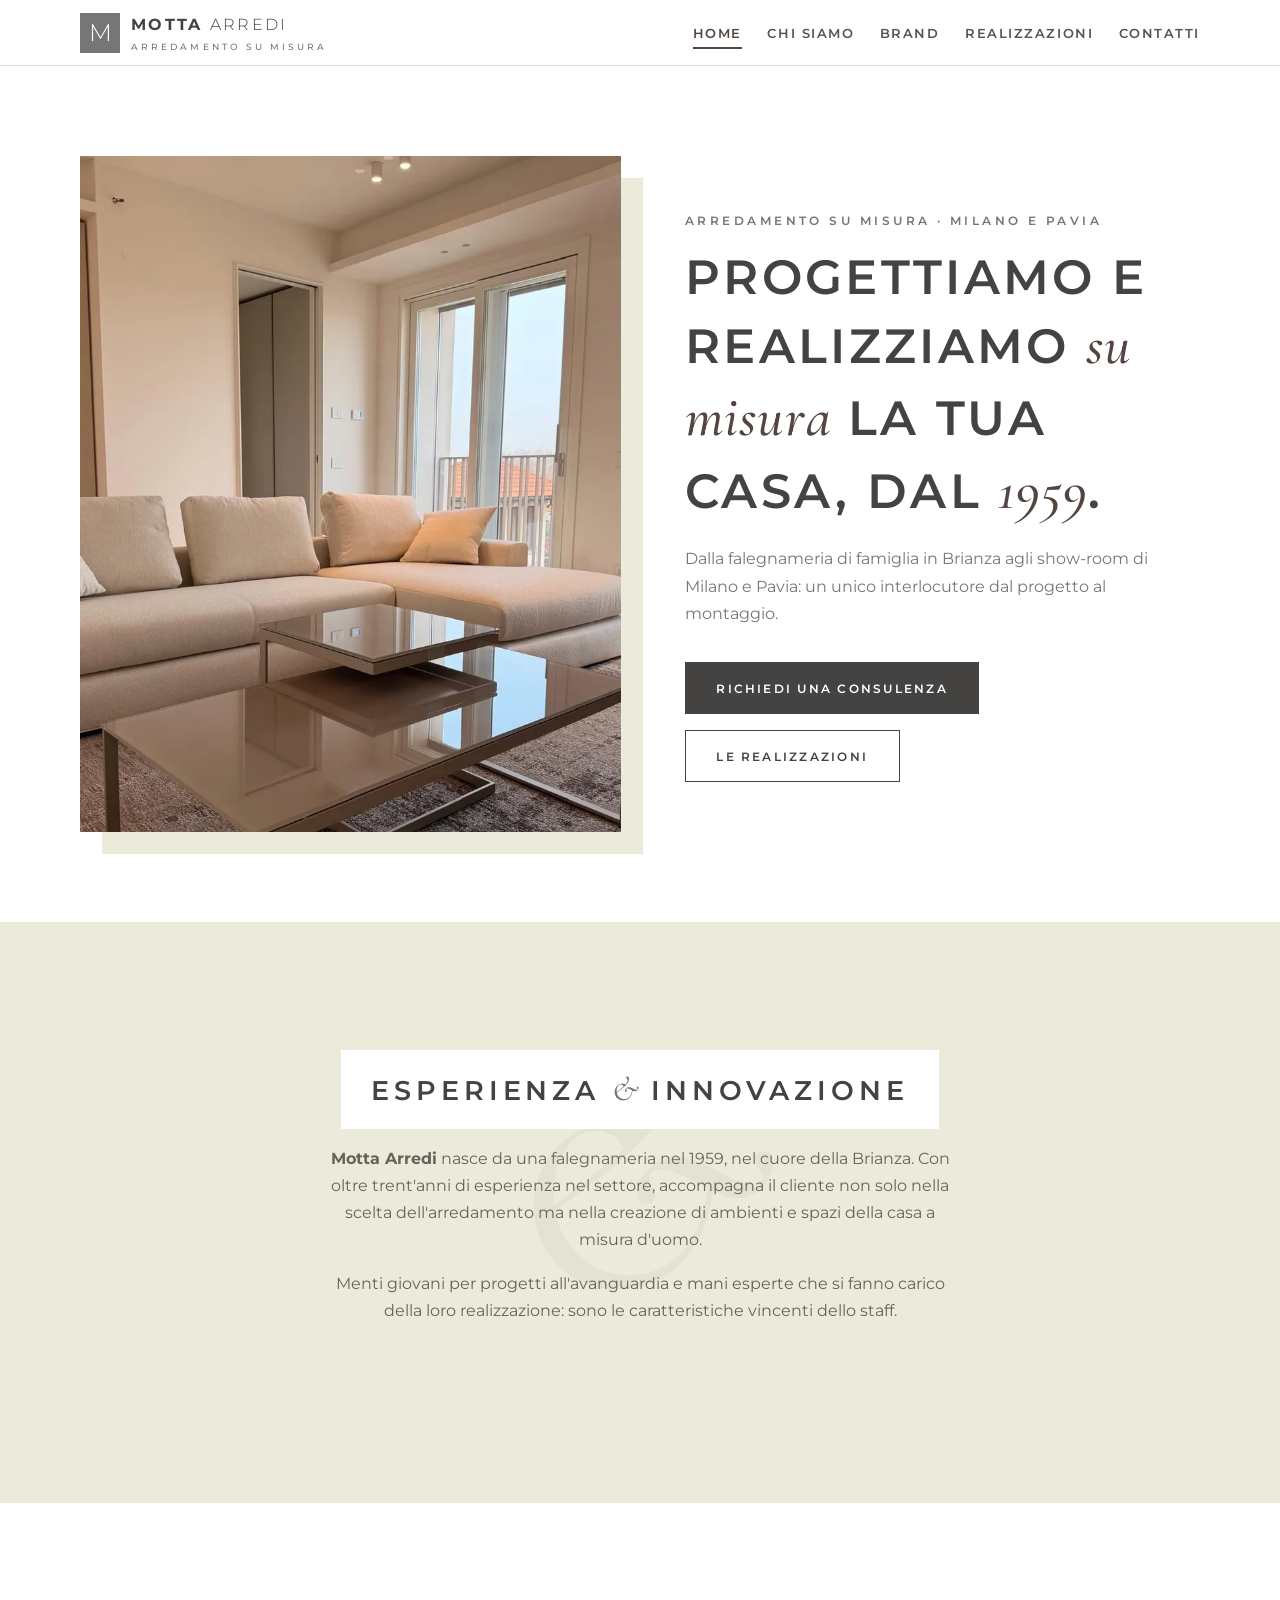
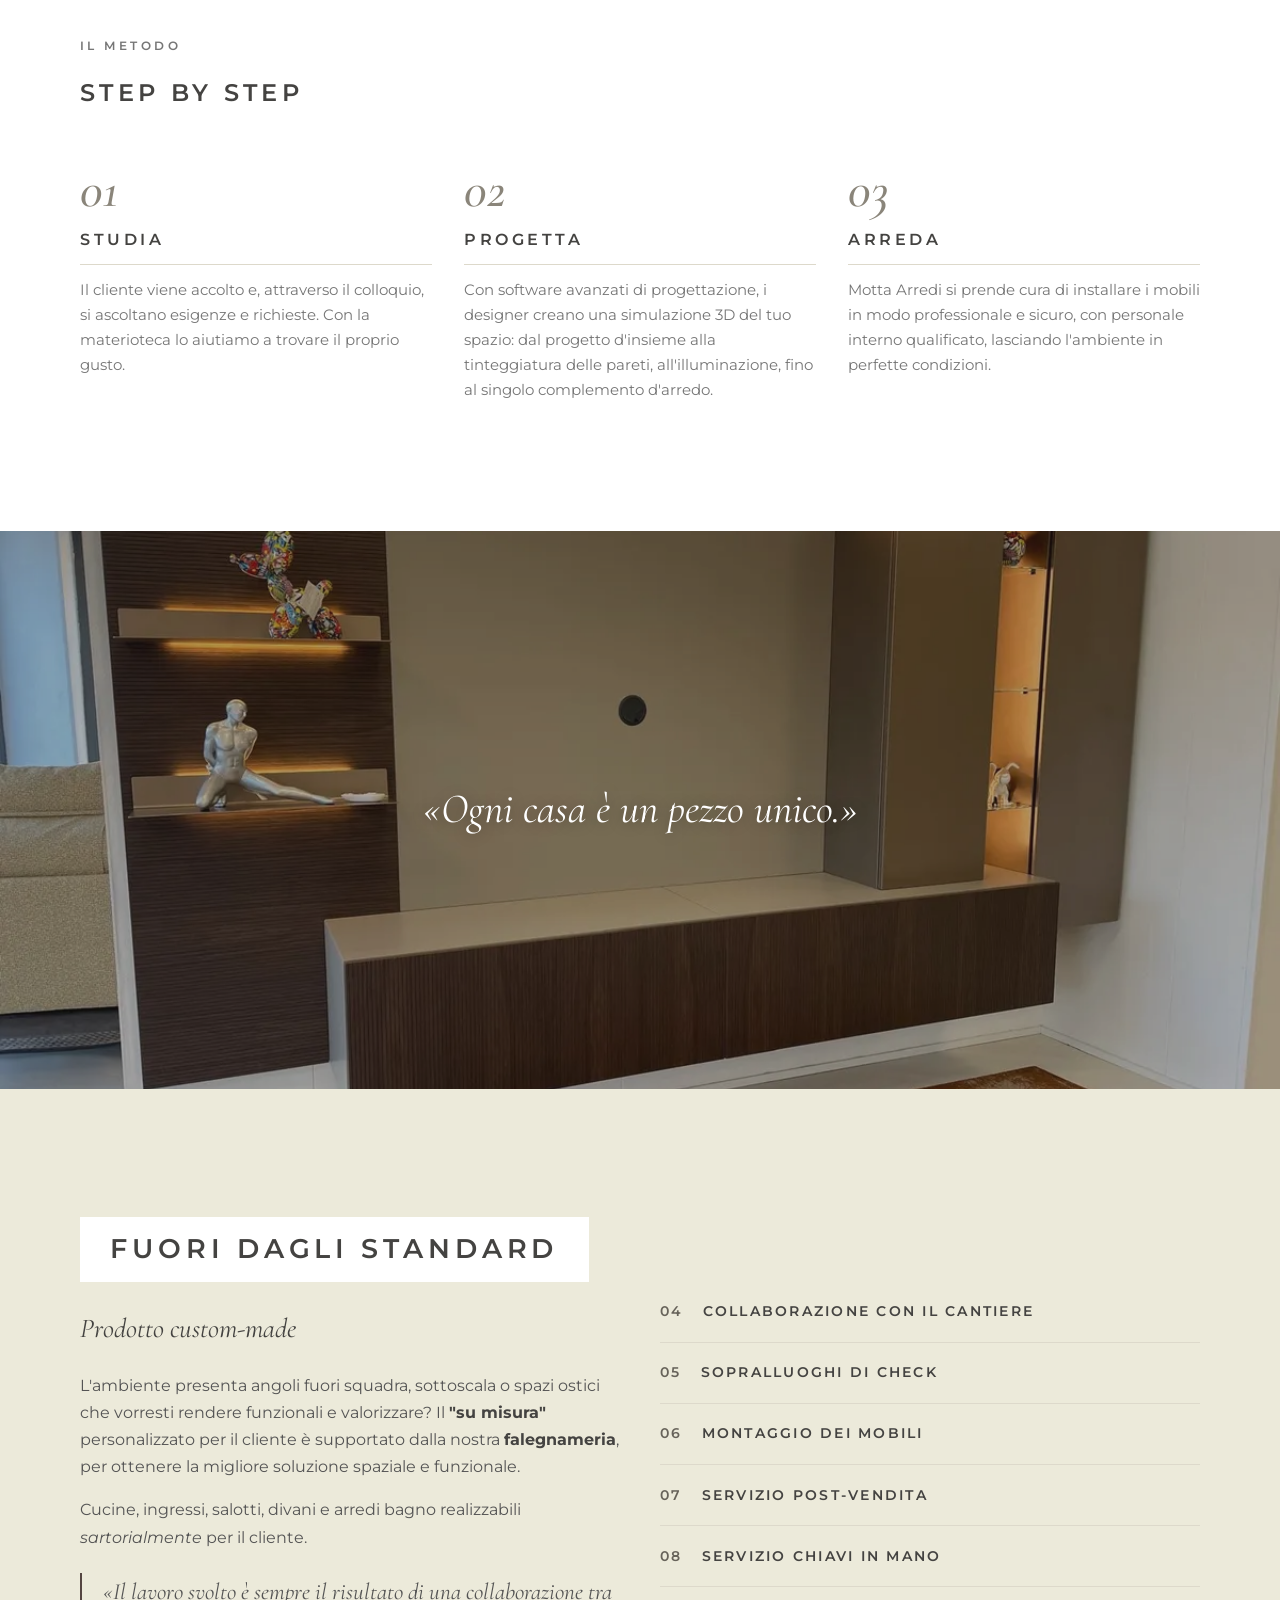
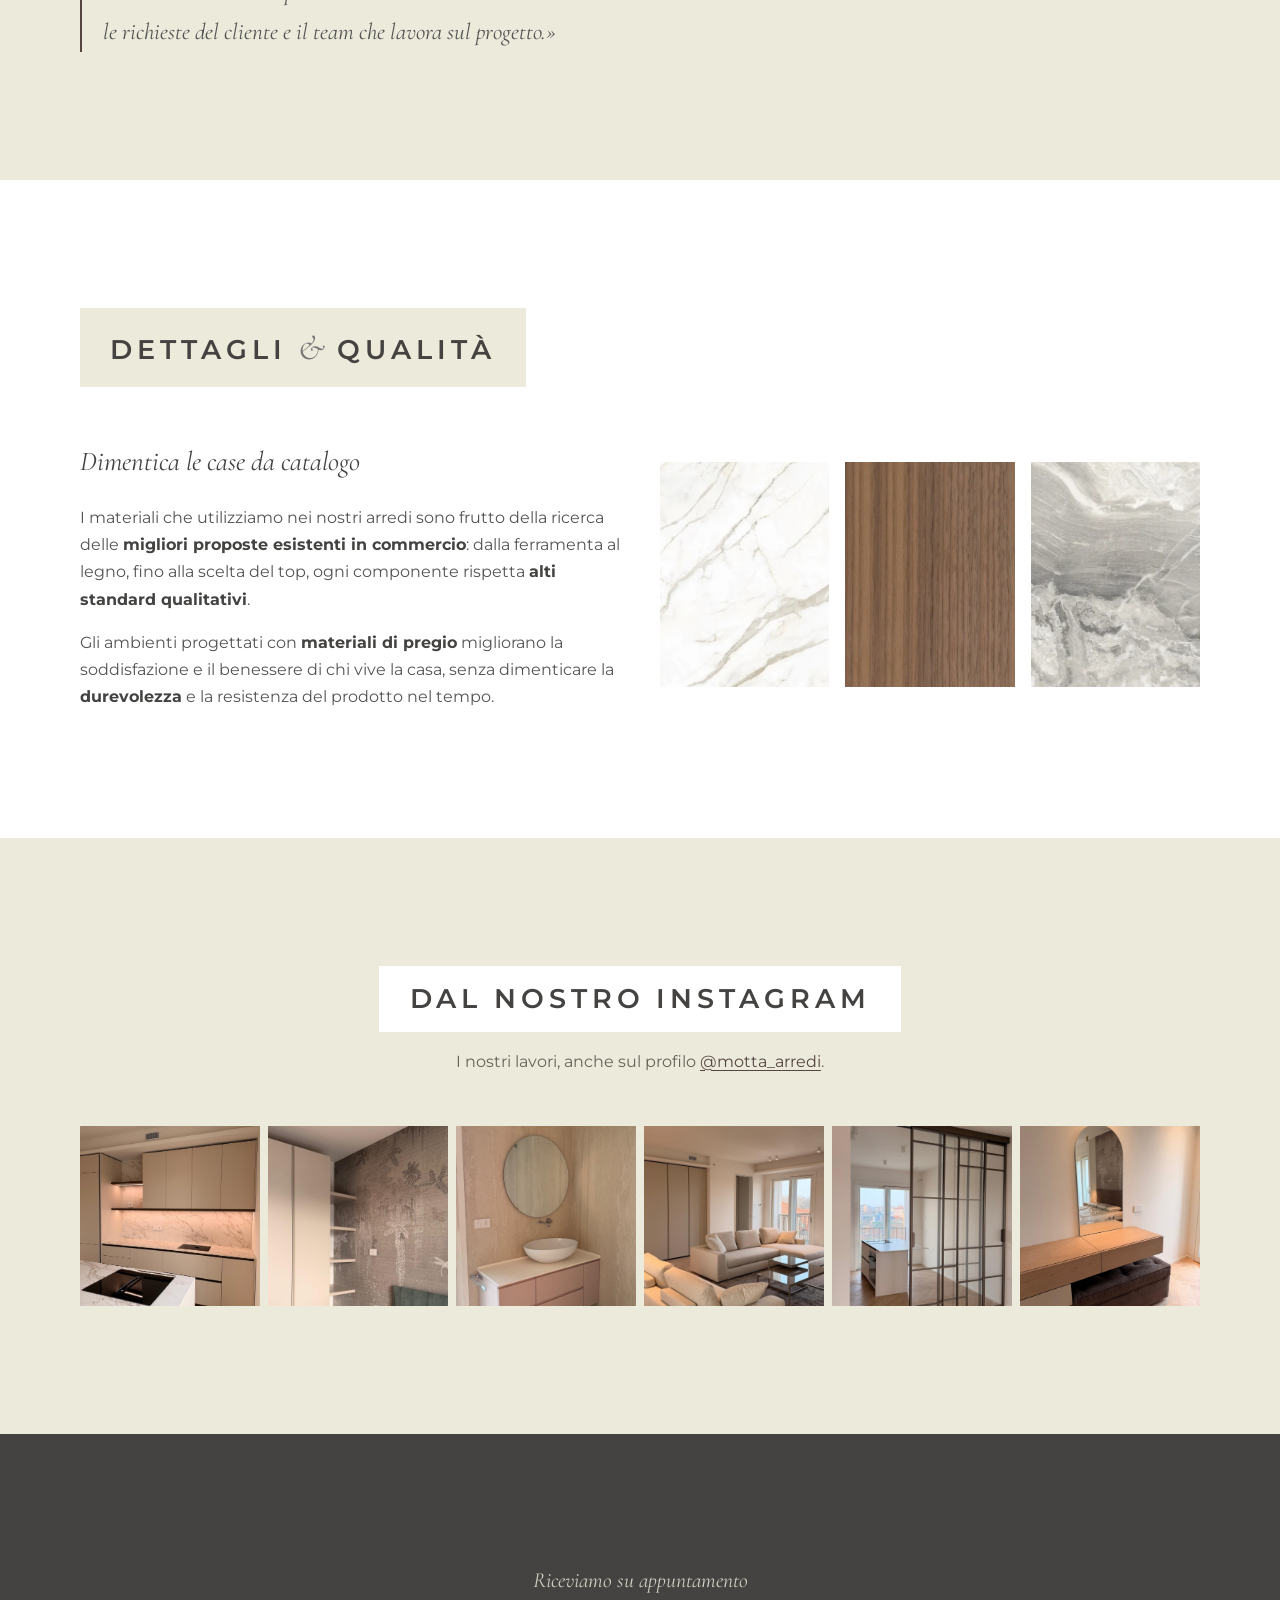
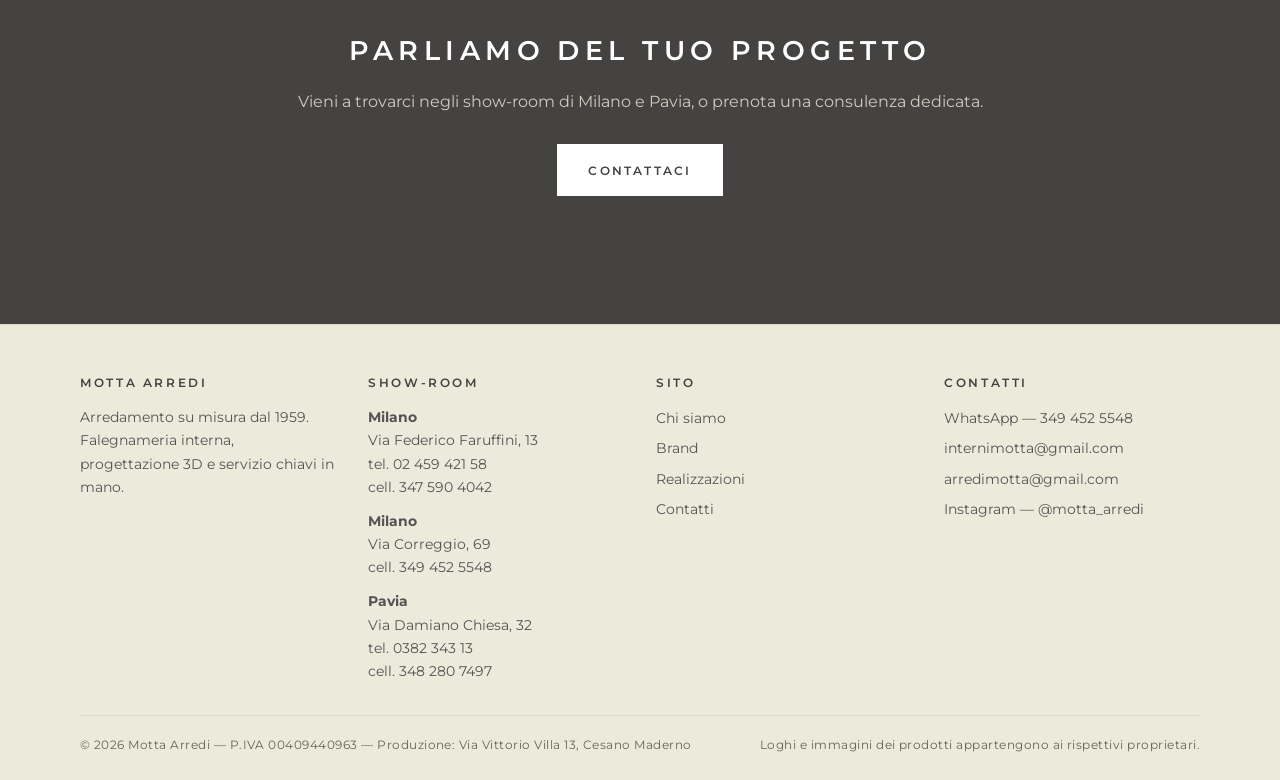
==== commit 77d7de25: "Fotografie HD del progetto reale: nuovo hero, pausa editoriale in noce, galleria 12 scatti, card bra" ====
--- a/index.html
+++ b/index.html
@@ -18,7 +18,7 @@
   <link rel="preload" as="style" href="https://fonts.googleapis.com/css2?family=Montserrat:wght@300;400;500;600;700&family=Cormorant+Garamond:ital,wght@1,400;1,500&display=swap">
   <link href="https://fonts.googleapis.com/css2?family=Montserrat:wght@300;400;500;600;700&family=Cormorant+Garamond:ital,wght@1,400;1,500&display=swap" rel="stylesheet" media="print" onload="this.media='all'">
   <noscript><link href="https://fonts.googleapis.com/css2?family=Montserrat:wght@300;400;500;600;700&family=Cormorant+Garamond:ital,wght@1,400;1,500&display=swap" rel="stylesheet"></noscript>
-  <link rel="stylesheet" href="css/style.css?v=ebe1007d">
+  <link rel="stylesheet" href="css/style.css?v=ae85536a">
   <script type="application/ld+json">
   [
     {
@@ -101,8 +101,8 @@
     <div class="container">
       <div class="hero-photo">
         <picture>
-          <source type="image/webp" srcset="img/hero-living-480.webp 480w, img/hero-living-800.webp 800w, img/hero-living-1200.webp 1200w" sizes="(max-width: 900px) 92vw, 48vw">
-          <img src="img/hero-living.jpg" alt="Soggiorno arredato su misura in toni chiari" width="1200" height="1600" fetchpriority="high">
+          <source type="image/webp" srcset="img/hero-living-480.webp 480w, img/hero-living-800.webp 800w, img/hero-living-900.webp 900w" sizes="(max-width: 900px) 92vw, 48vw">
+          <img src="img/hero-living.jpg" alt="Living con divano angolare su misura" width="900" height="1125" fetchpriority="high">
         </picture>
       </div>
       <div class="hero-brand">
@@ -155,7 +155,10 @@
   </section>
 
   <section class="editorial-pause">
-    <img src="img/cucina.jpg" alt="Cucina su misura realizzata da Motta Arredi" loading="lazy">
+    <picture>
+      <source type="image/webp" srcset="img/prj-parete-noce-1200.webp">
+      <img src="img/prj-parete-noce.jpg" alt="Parete attrezzata in noce con mensole retroilluminate" loading="lazy">
+    </picture>
     <p>«Ogni casa è un pezzo unico.»</p>
   </section>
 
@@ -204,15 +207,15 @@
     <div class="container">
       <div class="section-head center">
         <h2 class="band-title title-caps">Dal nostro Instagram</h2>
-        <p>I lavori più recenti, direttamente dal nostro profilo <a href="https://www.instagram.com/motta_arredi/" target="_blank" rel="noopener">@motta_arredi</a>.</p>
+        <p>I nostri lavori, anche sul profilo <a href="https://www.instagram.com/motta_arredi/" target="_blank" rel="noopener">@motta_arredi</a>.</p>
       </div>
       <div class="ig-strip">
-        <a href="https://www.instagram.com/motta_arredi/" target="_blank" rel="noopener"><img src="img/ig-cucina-marmo.jpg" alt="Cucina con marmo calacatta" loading="lazy"></a>
-        <a href="https://www.instagram.com/motta_arredi/" target="_blank" rel="noopener"><img src="img/ig-camera.jpg" alt="Camera con boiserie" loading="lazy"></a>
-        <a href="https://www.instagram.com/motta_arredi/" target="_blank" rel="noopener"><img src="img/ig-bagno-verde.jpg" alt="Mobile bagno verde salvia" loading="lazy"></a>
-        <a href="https://www.instagram.com/motta_arredi/" target="_blank" rel="noopener"><img src="img/ig-living.jpg" alt="Living con divano terracotta" loading="lazy"></a>
-        <a href="https://www.instagram.com/motta_arredi/" target="_blank" rel="noopener"><img src="img/ig-boiserie.jpg" alt="Boiserie laccata RAL" loading="lazy"></a>
-        <a href="https://www.instagram.com/motta_arredi/" target="_blank" rel="noopener"><img src="img/ig-poltrona.jpg" alt="Poltrona terracotta" loading="lazy"></a>
+        <a href="https://www.instagram.com/motta_arredi/" target="_blank" rel="noopener"><img src="img/prj-cucina-isola.jpg" alt="Cucina con isola in marmo calacatta" loading="lazy"></a>
+        <a href="https://www.instagram.com/motta_arredi/" target="_blank" rel="noopener"><img src="img/prj-notte-carta.jpg" alt="Zona notte con carta da parati" loading="lazy"></a>
+        <a href="https://www.instagram.com/motta_arredi/" target="_blank" rel="noopener"><img src="img/prj-bagno-travertino.jpg" alt="Bagno in travertino" loading="lazy"></a>
+        <a href="https://www.instagram.com/motta_arredi/" target="_blank" rel="noopener"><img src="img/prj-salotto.jpg" alt="Salotto con doppio divano" loading="lazy"></a>
+        <a href="https://www.instagram.com/motta_arredi/" target="_blank" rel="noopener"><img src="img/prj-vetrata.jpg" alt="Vetrata su misura in vetro e metallo" loading="lazy"></a>
+        <a href="https://www.instagram.com/motta_arredi/" target="_blank" rel="noopener"><img src="img/prj-consolle.jpg" alt="Consolle con specchio ad arco" loading="lazy"></a>
       </div>
     </div>
   </section>
--- a/css/style.css
+++ b/css/style.css
@@ -712,10 +712,6 @@
 
 /* ------------------------------------------------ Reveal allo scroll */
 
-@keyframes pageIn { from { opacity: 0; } }
-html.js body { animation: pageIn 0.5s ease; }
-@media (prefers-reduced-motion: reduce) { html.js body { animation: none; } }
-
 html.js .reveal {
   opacity: 0;
   transform: translateY(16px);
@@ -725,11 +721,7 @@
 html.js .reveal.in-view { opacity: 1; transform: none; }
 
 @media (prefers-reduced-motion: reduce) {
-  @keyframes pageIn { from { opacity: 0; } }
-html.js body { animation: pageIn 0.5s ease; }
-@media (prefers-reduced-motion: reduce) { html.js body { animation: none; } }
-
-html.js .reveal { opacity: 1; transform: none; transition: none; }
+  html.js .reveal { opacity: 1; transform: none; transition: none; }
 }
 
 /* ------------------------------------------------ Utility */
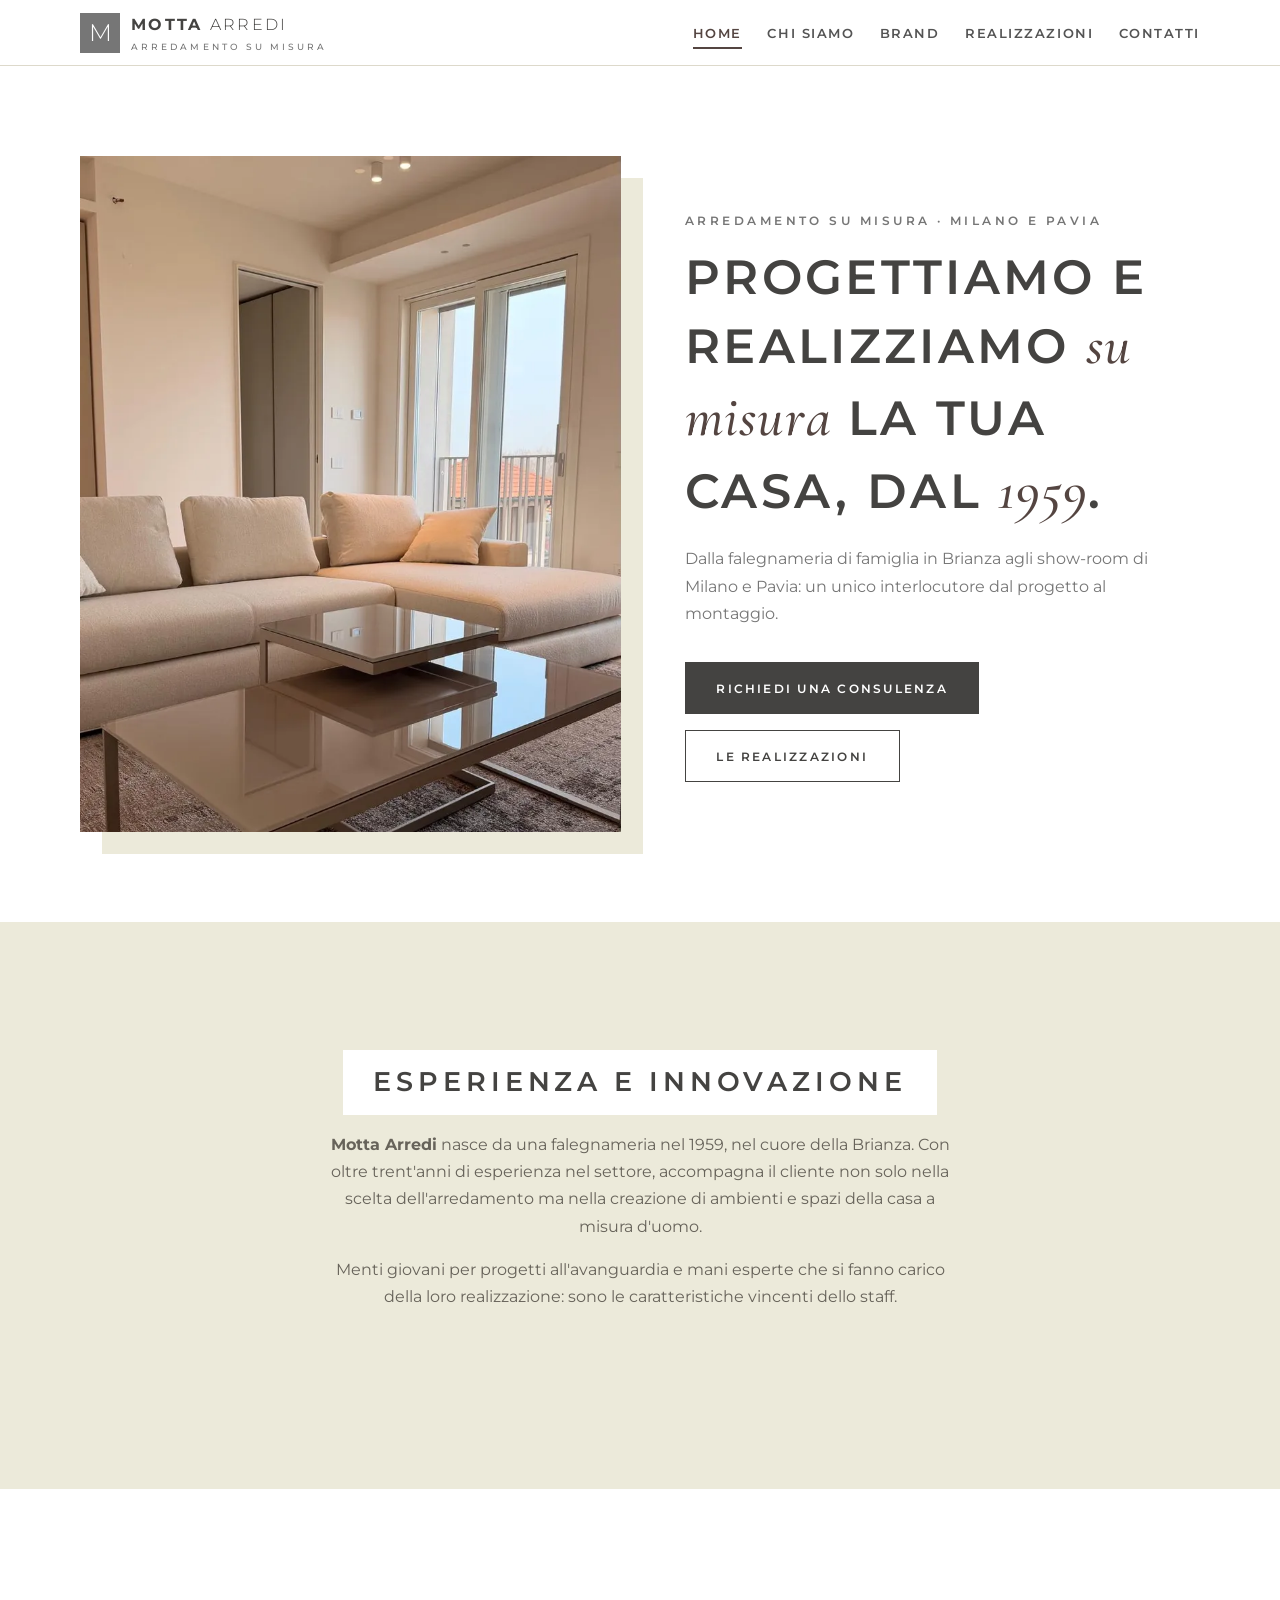
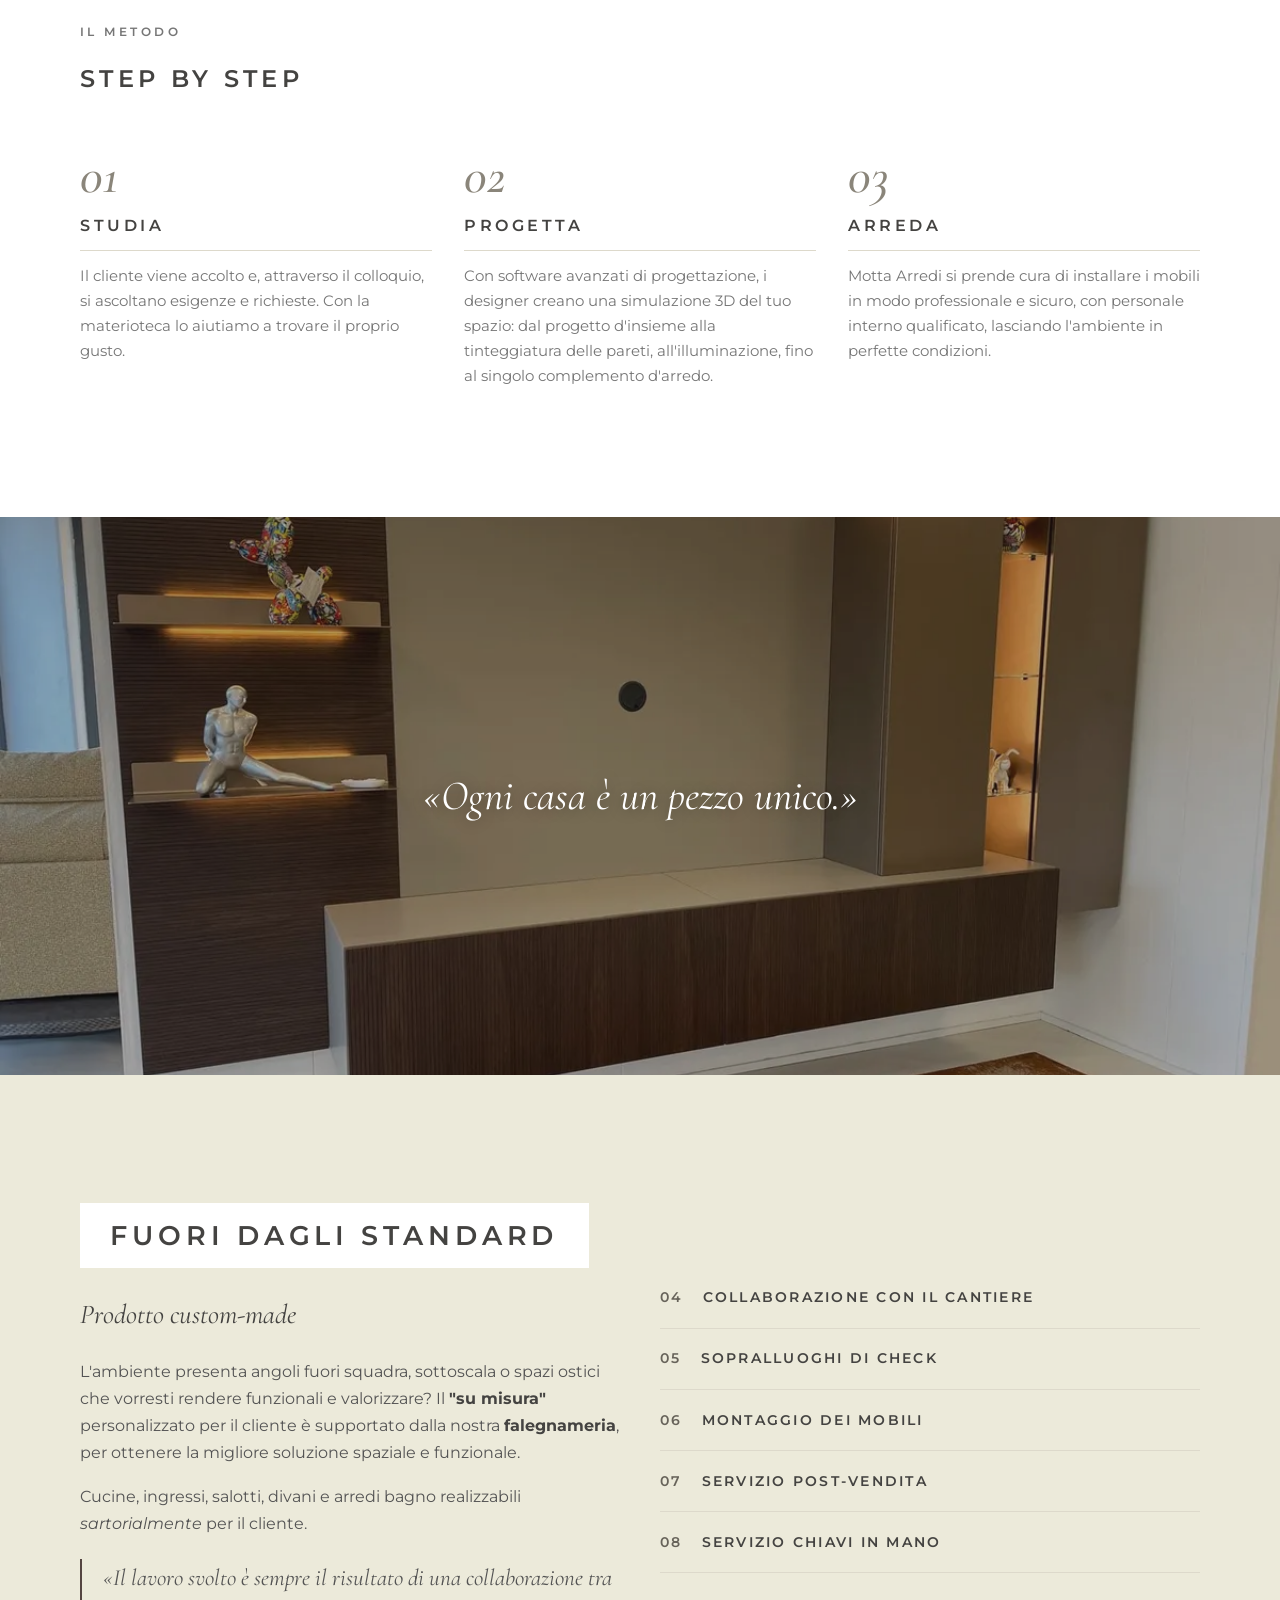
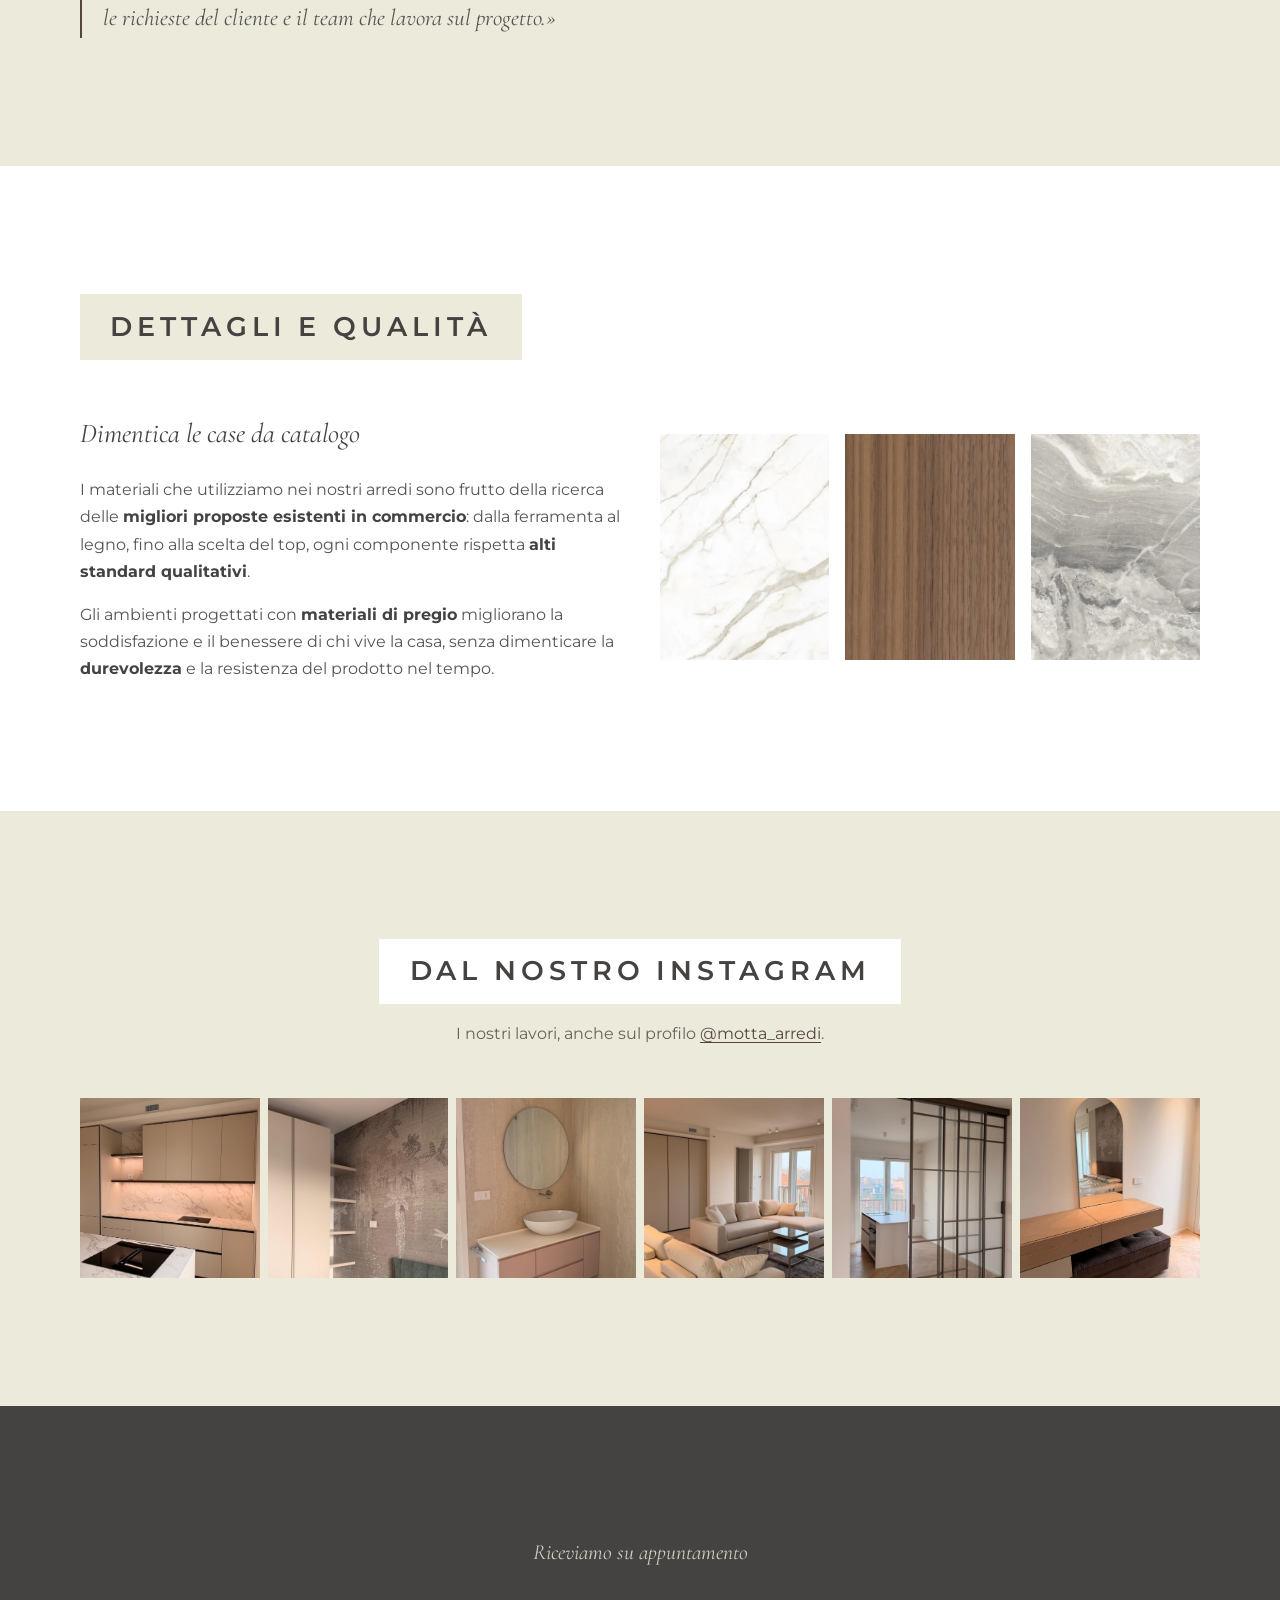
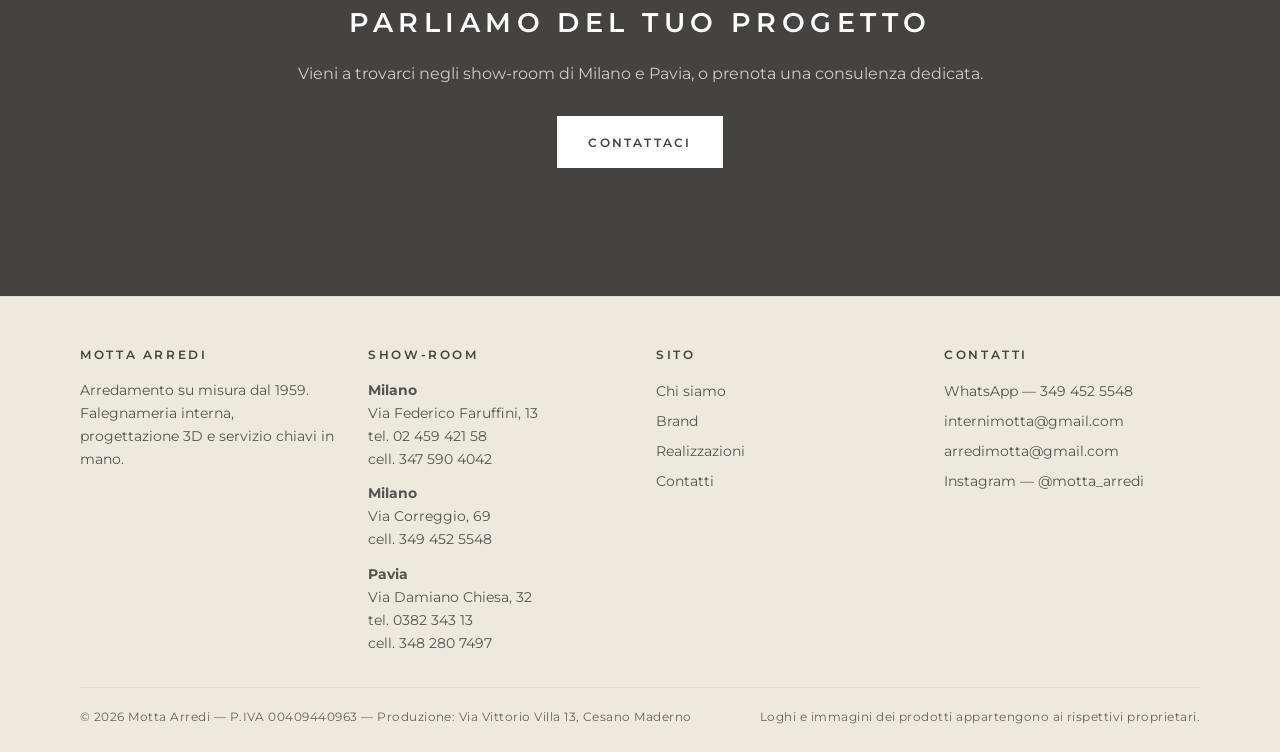
==== commit 99e239eb: "SEO on-page: title Motta Arredi Milano, schema Organization, og:site_name, chiave IndexNow; sostitui" ====
--- a/index.html
+++ b/index.html
@@ -3,11 +3,12 @@
 <head>
   <meta charset="utf-8">
   <meta name="viewport" content="width=device-width, initial-scale=1">
-  <title>Motta Arredi — Arredamento su misura | Milano e Pavia</title>
-  <meta name="description" content="Motta Arredi nasce da una falegnameria nel 1959 nel cuore della Brianza. Arredamento su misura, progettazione 3D e servizio chiavi in mano. Show-room a Milano e Pavia.">
+  <title>Motta Arredi Milano — Arredamento su misura dal 1959</title>
+  <meta name="description" content="Motta Arredi, Milano e Pavia: arredamento su misura dal 1959. Falegnameria di famiglia, progettazione 3D, servizio chiavi in mano. Show-room in Via Faruffini 13 e Via Correggio 69 a Milano.">
   <link rel="canonical" href="https://www.mottaarredi.it/">
   <meta property="og:type" content="website">
-  <meta property="og:title" content="Motta Arredi — Arredamento su misura">
+  <meta property="og:site_name" content="Motta Arredi">
+  <meta property="og:title" content="Motta Arredi Milano — Arredamento su misura dal 1959">
   <meta property="og:description" content="Dal 1959, arredamento su misura con falegnameria interna. Show-room a Milano e Pavia, progettazione 3D e servizio chiavi in mano.">
   <meta property="og:url" content="https://www.mottaarredi.it/">
   <meta property="og:image" content="https://www.mottaarredi.it/img/hero-living.jpg">
@@ -18,9 +19,20 @@
   <link rel="preload" as="style" href="https://fonts.googleapis.com/css2?family=Montserrat:wght@300;400;500;600;700&family=Cormorant+Garamond:ital,wght@1,400;1,500&display=swap">
   <link href="https://fonts.googleapis.com/css2?family=Montserrat:wght@300;400;500;600;700&family=Cormorant+Garamond:ital,wght@1,400;1,500&display=swap" rel="stylesheet" media="print" onload="this.media='all'">
   <noscript><link href="https://fonts.googleapis.com/css2?family=Montserrat:wght@300;400;500;600;700&family=Cormorant+Garamond:ital,wght@1,400;1,500&display=swap" rel="stylesheet"></noscript>
-  <link rel="stylesheet" href="css/style.css?v=ae85536a">
+  <link rel="stylesheet" href="css/style.css?v=1f48b0a6">
   <script type="application/ld+json">
   [
+    {
+      "@context": "https://schema.org",
+      "@type": "Organization",
+      "@id": "https://www.mottaarredi.it/#organization",
+      "name": "Motta Arredi",
+      "alternateName": "Motta Arredi Milano",
+      "url": "https://www.mottaarredi.it/",
+      "logo": "https://www.mottaarredi.it/img/logo.png",
+      "foundingDate": "1959",
+      "sameAs": ["https://www.instagram.com/motta_arredi/"]
+    },
     {
       "@context": "https://schema.org",
       "@type": "FurnitureStore",
@@ -120,8 +132,7 @@
   <section class="section alt">
     <div class="container">
       <div class="section-head center">
-        <span class="amp-bg" aria-hidden="true">&amp;</span>
-        <h2 class="band-title title-caps">Esperienza <span class="amp">&amp;</span> Innovazione</h2>
+        <h2 class="band-title title-caps">Esperienza e Innovazione</h2>
         <p><strong>Motta Arredi</strong> nasce da una falegnameria nel 1959, nel cuore della Brianza. Con oltre trent'anni di esperienza nel settore, accompagna il cliente non solo nella scelta dell'arredamento ma nella creazione di ambienti e spazi della casa a misura d'uomo.</p>
         <p>Menti giovani per progetti all'avanguardia e mani esperte che si fanno carico della loro realizzazione: sono le caratteristiche vincenti dello staff.</p>
       </div>
@@ -186,7 +197,7 @@
   <section class="section">
     <div class="container">
       <div class="section-head">
-        <h2 class="band-title title-caps">Dettagli <span class="amp">&amp;</span> Qualità</h2>
+        <h2 class="band-title title-caps">Dettagli e Qualità</h2>
       </div>
       <div class="grid-2">
         <div class="prose">
--- a/css/style.css
+++ b/css/style.css
@@ -52,16 +52,6 @@
   font-weight: 600;
 }
 
-.amp {
-  font-family: var(--font-serif);
-  font-style: italic;
-  font-weight: 400;
-  color: var(--muted);
-  font-size: 1.3em;
-  text-transform: none;
-  letter-spacing: 0;
-}
-
 .eyebrow {
   display: inline-block;
   font-size: 0.72rem;
@@ -266,22 +256,6 @@
 .section-head p { color: var(--muted); margin-top: 1rem; max-width: 58ch; }
 .section-head.center p { margin-inline: auto; }
 .section-head.center { margin-inline: auto; text-align: center; position: relative; }
-
-.section-head.center .amp-bg {
-  position: absolute;
-  top: 50%;
-  left: 50%;
-  transform: translate(-50%, -54%);
-  font-family: var(--font-serif);
-  font-style: italic;
-  font-size: clamp(14rem, 30vw, 22rem);
-  line-height: 1;
-  color: var(--charcoal);
-  opacity: 0.045;
-  pointer-events: none;
-  user-select: none;
-  z-index: 0;
-}
 
 .section-head.center > * { position: relative; z-index: 1; }
 
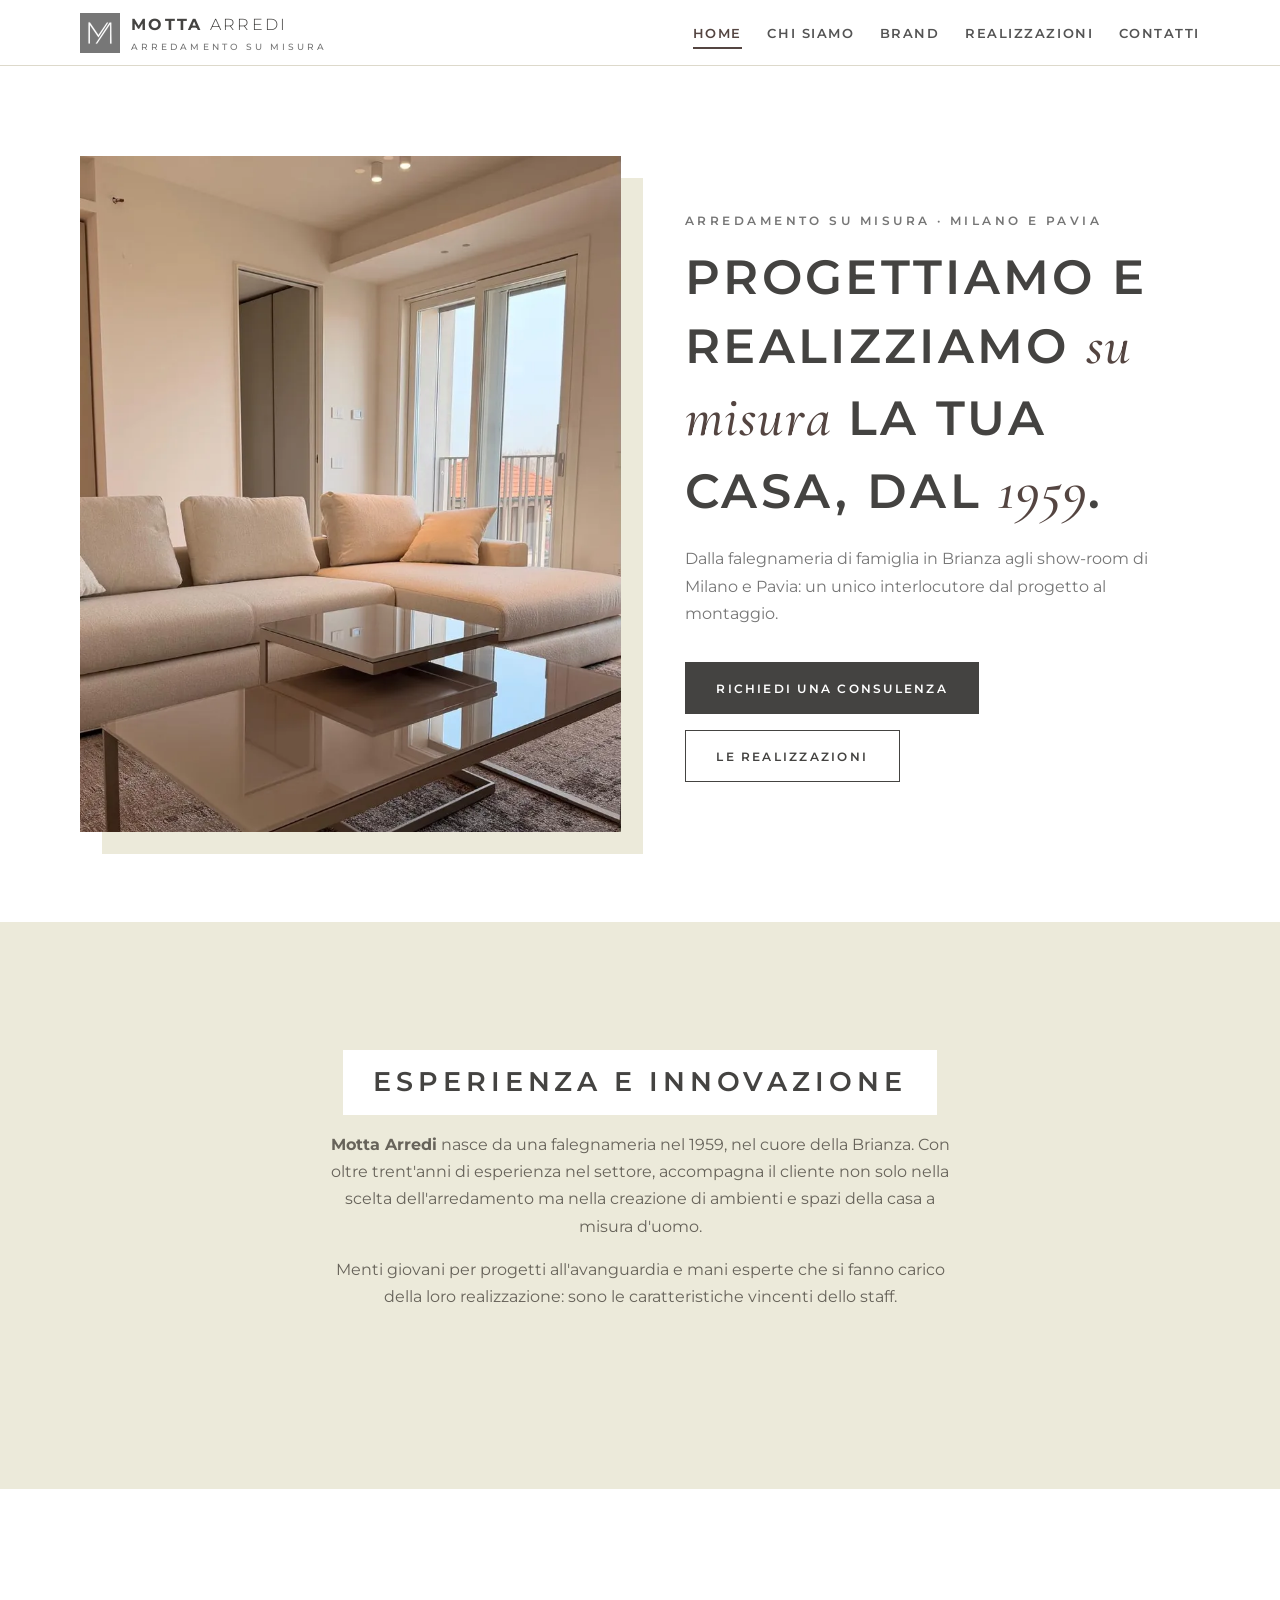
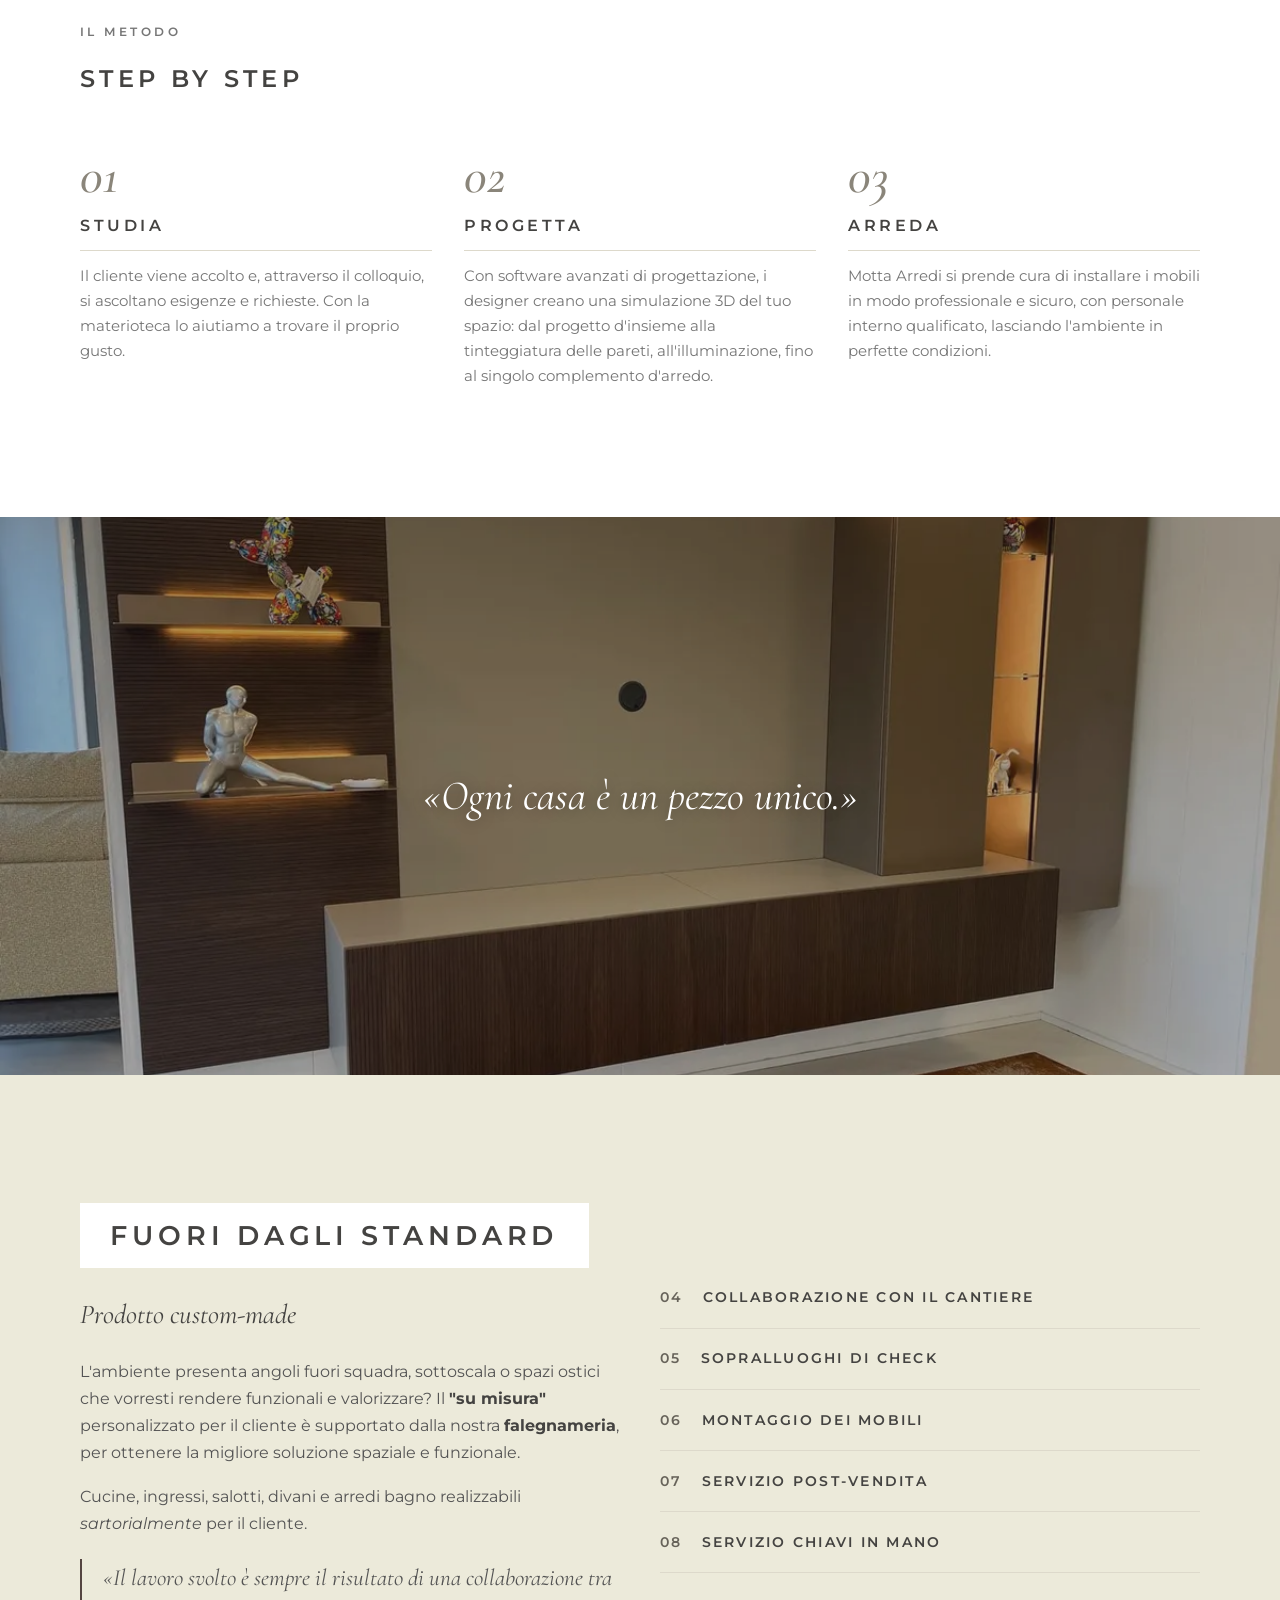
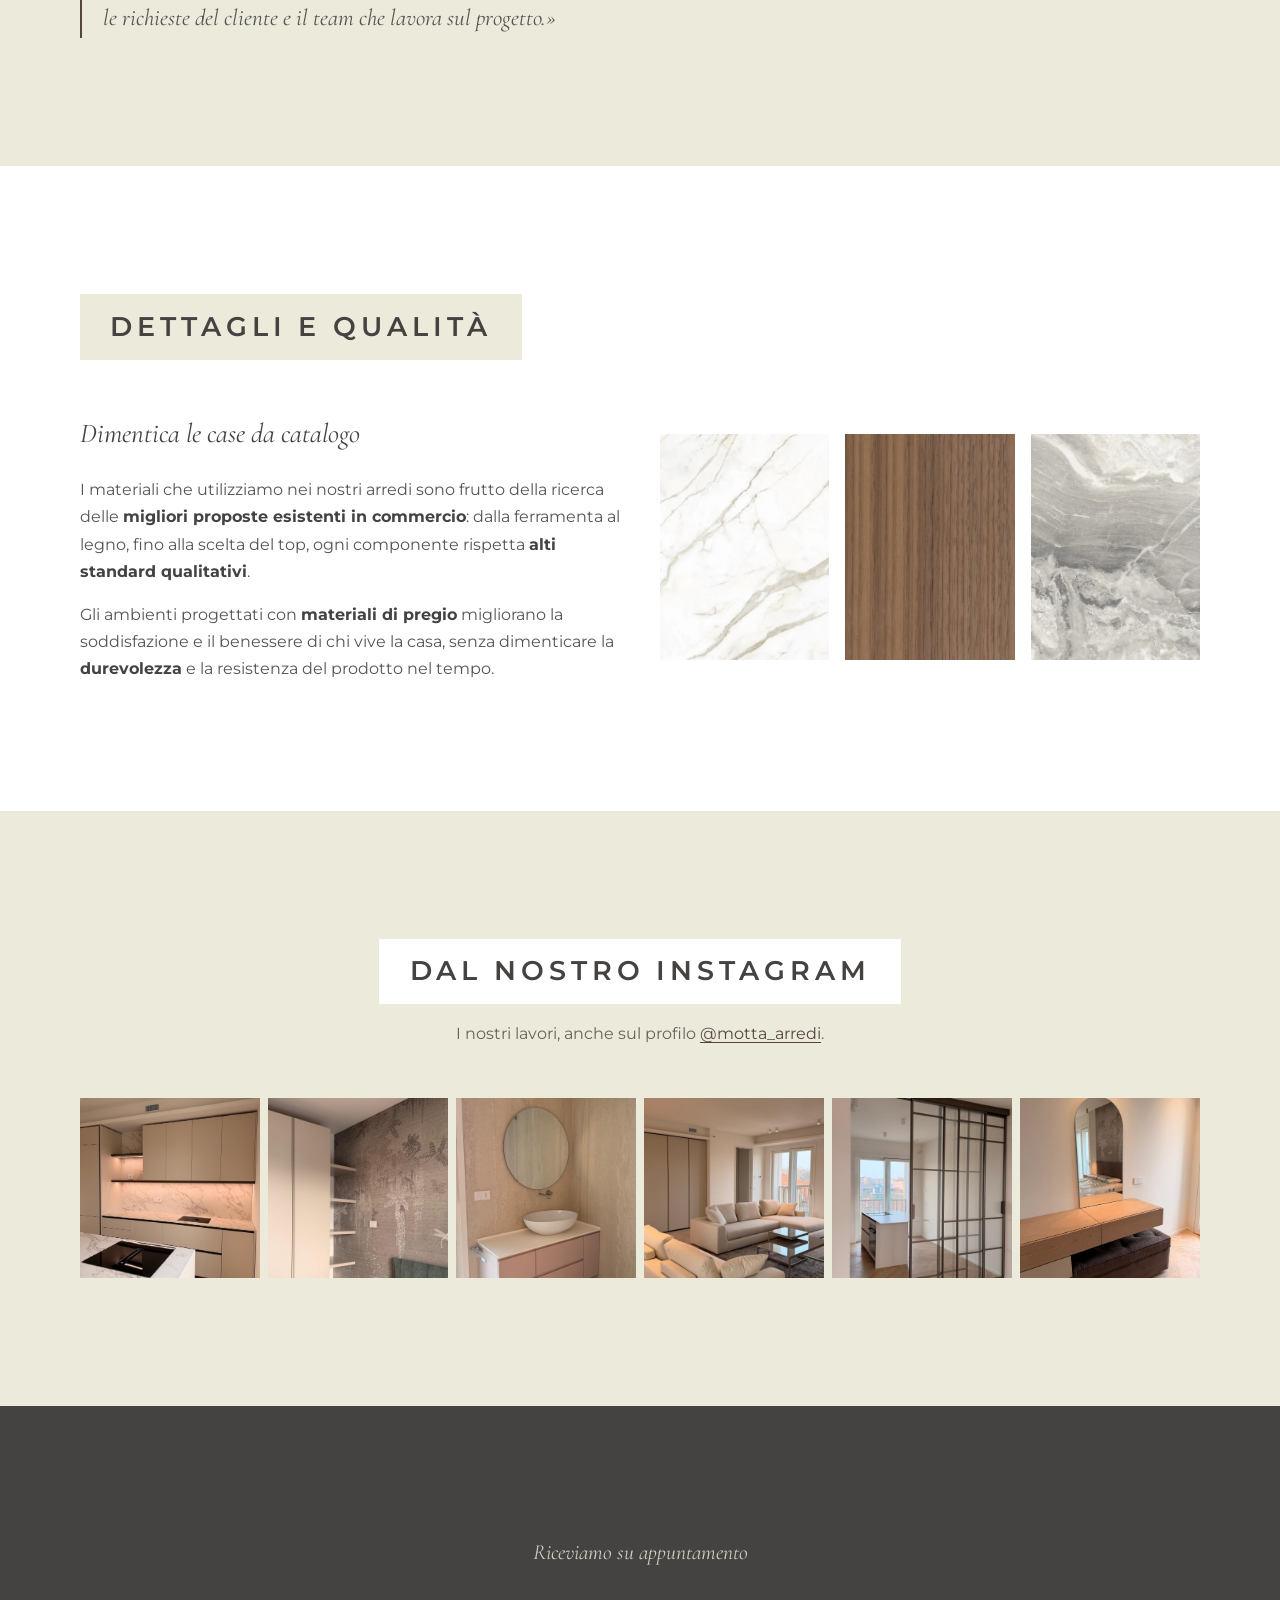
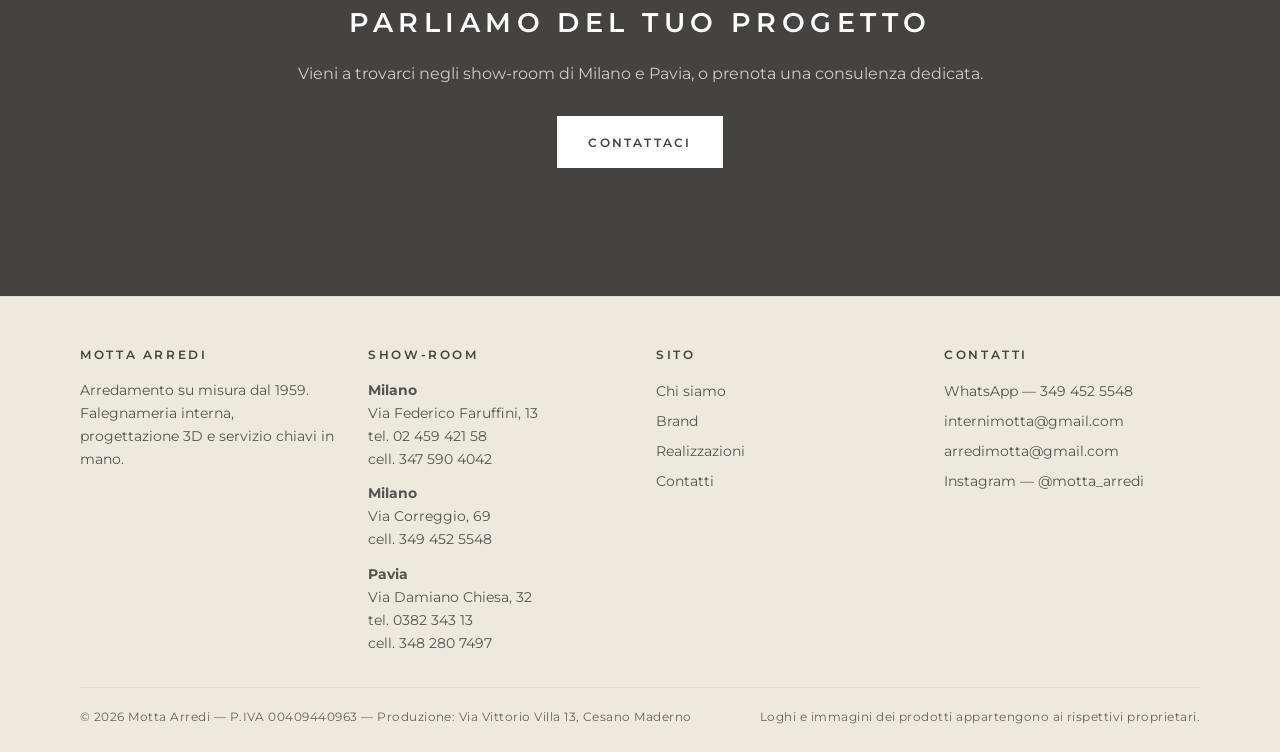
==== commit 0bd99f9a: "Logo ufficiale Motta Arredi: monogramma vero nell'header, favicon e apple-touch-icon dal marchio, lo" ====
--- a/index.html
+++ b/index.html
@@ -13,13 +13,14 @@
   <meta property="og:url" content="https://www.mottaarredi.it/">
   <meta property="og:image" content="https://www.mottaarredi.it/img/hero-living.jpg">
   <meta property="og:locale" content="it_IT">
-  <link rel="icon" type="image/svg+xml" href="img/favicon.svg">
+  <link rel="icon" type="image/png" href="img/favicon-64.png">
+  <link rel="apple-touch-icon" href="img/apple-touch-icon.png">
   <link rel="preconnect" href="https://fonts.googleapis.com">
   <link rel="preconnect" href="https://fonts.gstatic.com" crossorigin>
   <link rel="preload" as="style" href="https://fonts.googleapis.com/css2?family=Montserrat:wght@300;400;500;600;700&family=Cormorant+Garamond:ital,wght@1,400;1,500&display=swap">
   <link href="https://fonts.googleapis.com/css2?family=Montserrat:wght@300;400;500;600;700&family=Cormorant+Garamond:ital,wght@1,400;1,500&display=swap" rel="stylesheet" media="print" onload="this.media='all'">
   <noscript><link href="https://fonts.googleapis.com/css2?family=Montserrat:wght@300;400;500;600;700&family=Cormorant+Garamond:ital,wght@1,400;1,500&display=swap" rel="stylesheet"></noscript>
-  <link rel="stylesheet" href="css/style.css?v=1f48b0a6">
+  <link rel="stylesheet" href="css/style.css?v=67620043">
   <script type="application/ld+json">
   [
     {
@@ -91,7 +92,7 @@
 <header class="site-header">
   <div class="container">
     <a class="logo" href="index.html">
-      <span class="m-mark" aria-hidden="true">M</span>
+      <img class="m-mark" src="img/logo-mark.png" alt="" width="40" height="40">
       <span><span class="m-name">MOTTA <span class="light">ARREDI</span></span><span class="m-tag">Arredamento su misura</span></span>
     </a>
     <button class="nav-toggle" aria-label="Apri il menu" aria-expanded="false">☰</button>
--- a/css/style.css
+++ b/css/style.css
@@ -94,13 +94,7 @@
 .logo .m-mark {
   width: 40px;
   height: 40px;
-  background: var(--muted);
-  color: #fff;
-  display: grid;
-  place-content: center;
-  font-weight: 300;
-  font-size: 1.5rem;
-  line-height: 1;
+  display: block;
 }
 
 .logo .m-name {
